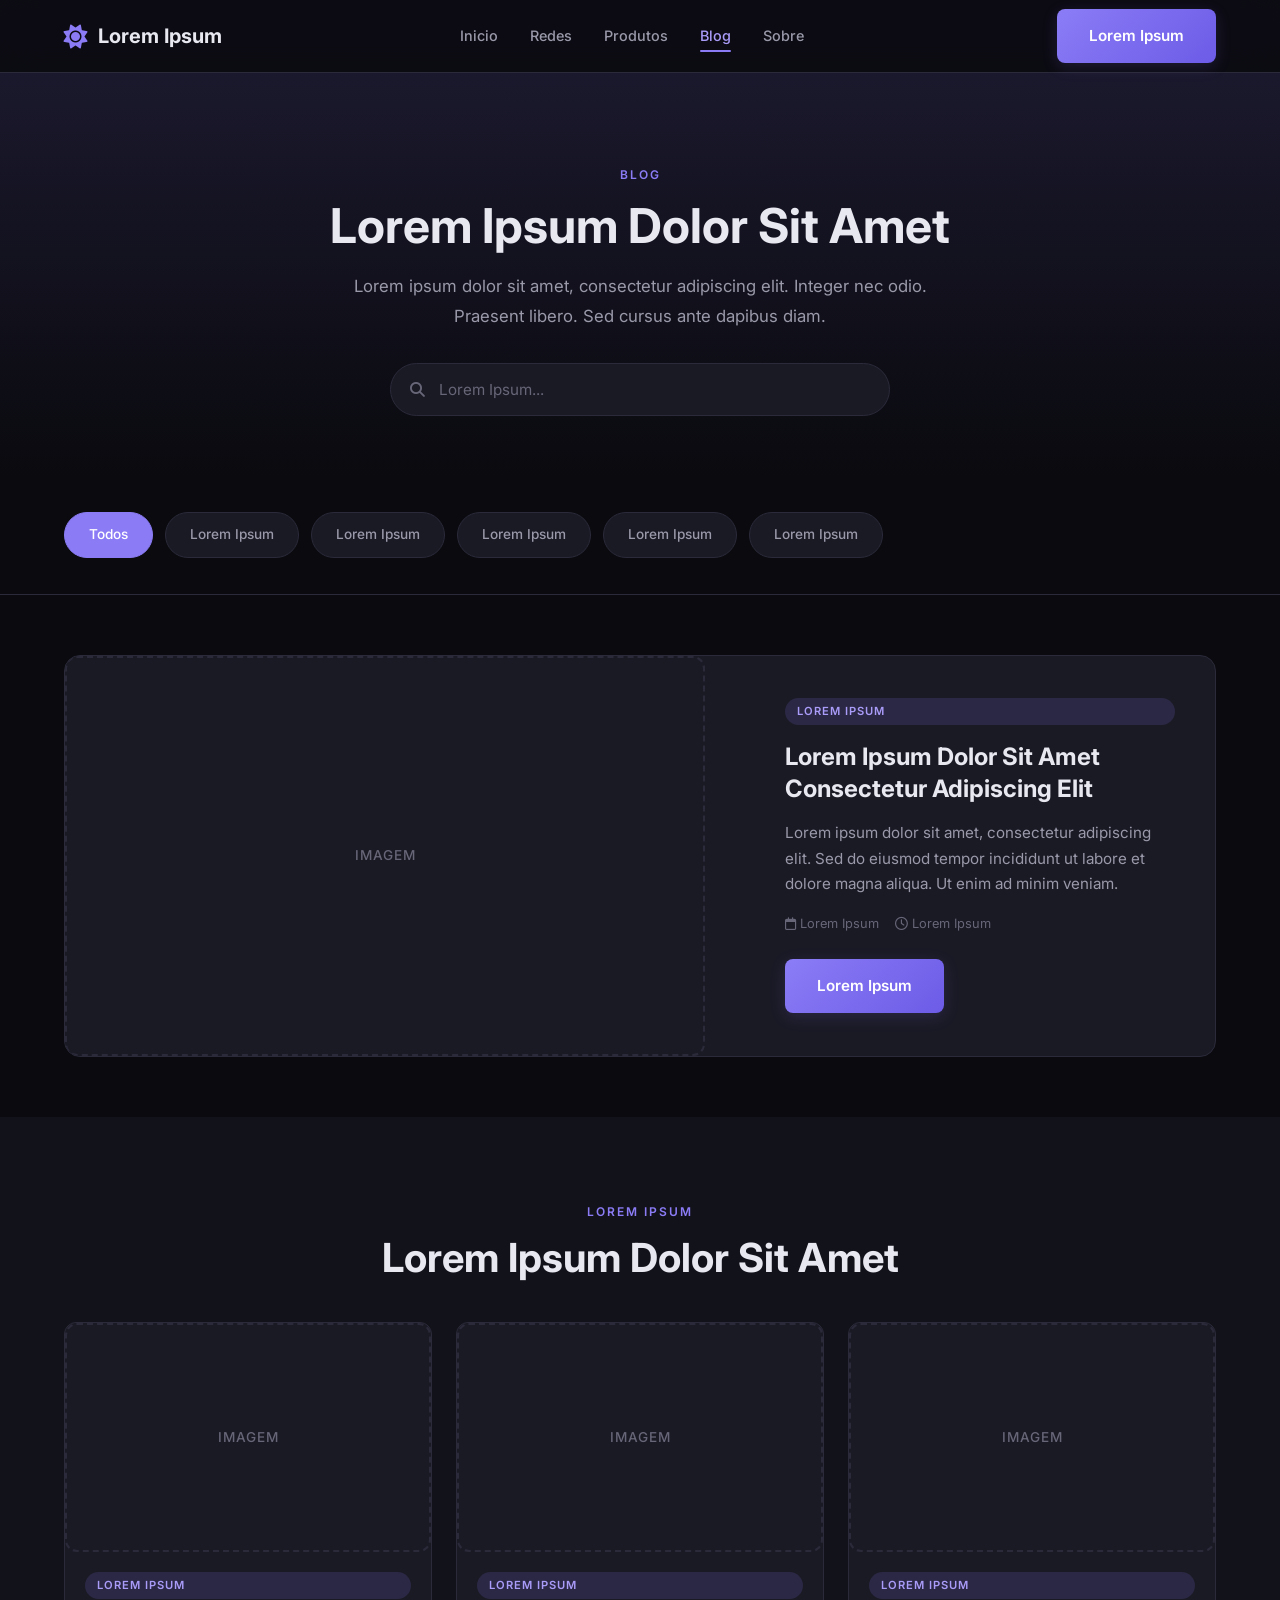
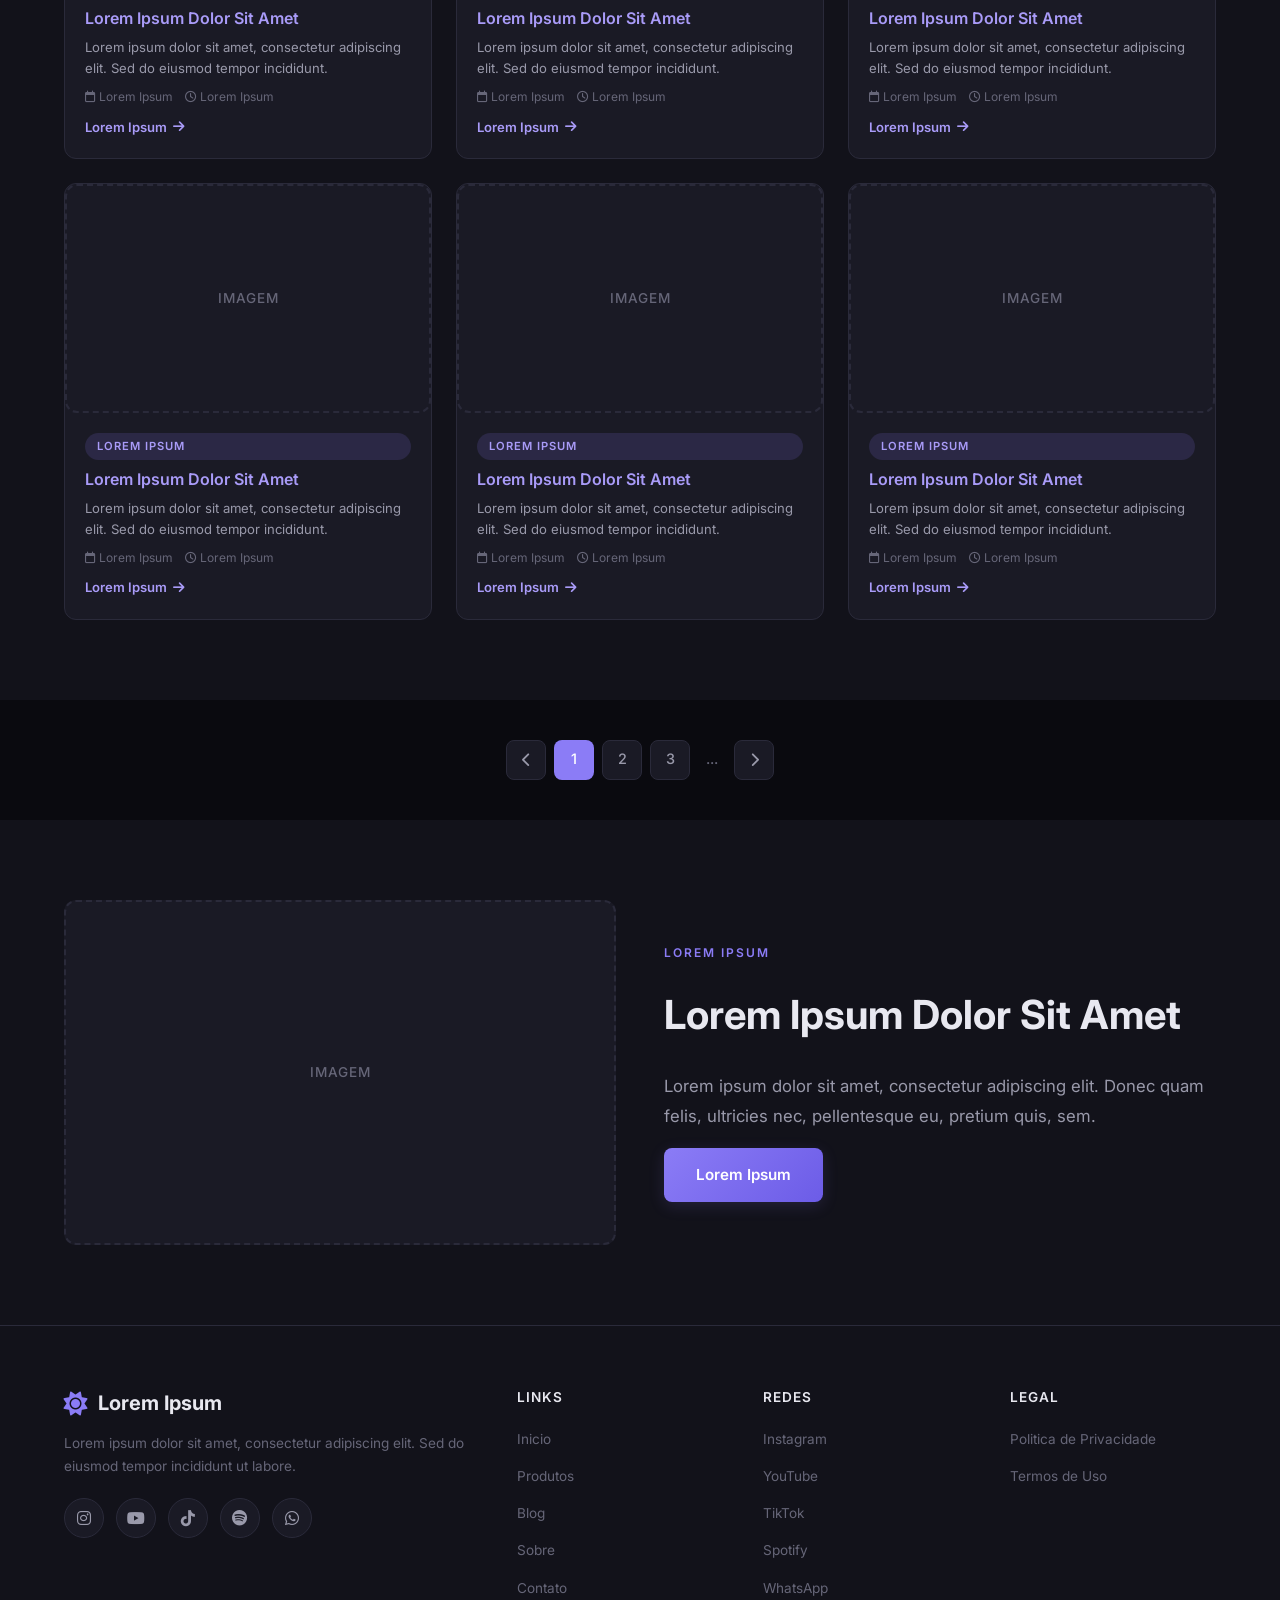
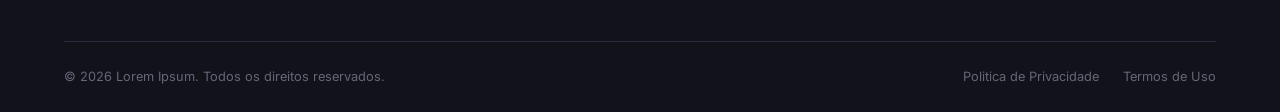
==== blog.html @ 36291735 "feat: wireframe 3 paginas - home, blog listing, single post" ====
<!DOCTYPE html>
<html lang="pt-BR">
<head>
  <meta charset="UTF-8">
  <meta name="viewport" content="width=device-width, initial-scale=1.0">
  <title>Blog | Lorem Ipsum</title>
  <link rel="stylesheet" href="style.css">
  <link rel="stylesheet" href="https://cdnjs.cloudflare.com/ajax/libs/font-awesome/6.5.0/css/all.min.css">
</head>
<body>

  <header class="header">
    <div class="container">
      <a href="index.html" class="header__logo">
        <i class="fa-solid fa-sun"></i>
        Lorem Ipsum
      </a>
      <nav class="header__nav">
        <a href="index.html">Inicio</a>
        <a href="index.html#social">Redes</a>
        <a href="index.html#products">Produtos</a>
        <a href="blog.html" class="active">Blog</a>
        <a href="index.html#purpose">Sobre</a>
      </nav>
      <a href="index.html#products" class="btn btn-primary header__cta">Lorem Ipsum</a>
      <button class="hamburger" onclick="document.querySelector('.mobile-nav').classList.toggle('open')" aria-label="Menu">
        <span></span>
        <span></span>
        <span></span>
      </button>
    </div>
  </header>

  <nav class="mobile-nav">
    <a href="index.html">Inicio</a>
    <a href="index.html#social">Redes</a>
    <a href="index.html#products">Produtos</a>
    <a href="blog.html" class="active">Blog</a>
    <a href="index.html#purpose">Sobre</a>
    <a href="index.html#products" class="btn btn-primary">Lorem Ipsum</a>
  </nav>

  <section class="blog-hero">
    <div class="container">
      <span class="section-label">Blog</span>
      <h1 class="section-title">Lorem Ipsum Dolor Sit Amet</h1>
      <p class="section-text">Lorem ipsum dolor sit amet, consectetur adipiscing elit. Integer nec odio. Praesent libero. Sed cursus ante dapibus diam.</p>
      <div class="search-box">
        <i class="fa-solid fa-magnifying-glass"></i>
        <input type="text" placeholder="Lorem Ipsum...">
      </div>
    </div>
  </section>

  <section class="categories-section">
    <div class="container">
      <div class="categories-list">
        <a href="#" class="category-chip active">Todos</a>
        <a href="#" class="category-chip">Lorem Ipsum</a>
        <a href="#" class="category-chip">Lorem Ipsum</a>
        <a href="#" class="category-chip">Lorem Ipsum</a>
        <a href="#" class="category-chip">Lorem Ipsum</a>
        <a href="#" class="category-chip">Lorem Ipsum</a>
      </div>
    </div>
  </section>

  <section class="featured-post-section">
    <div class="container">
      <div class="featured-post">
        <div class="featured-post__image image-placeholder" style="min-height: 400px;">IMAGEM</div>
        <div class="featured-post__content">
          <span class="tag">Lorem Ipsum</span>
          <h2 class="featured-post__title">Lorem Ipsum Dolor Sit Amet Consectetur Adipiscing Elit</h2>
          <p class="featured-post__excerpt">Lorem ipsum dolor sit amet, consectetur adipiscing elit. Sed do eiusmod tempor incididunt ut labore et dolore magna aliqua. Ut enim ad minim veniam.</p>
          <div class="featured-post__meta">
            <span><i class="fa-regular fa-calendar"></i> Lorem Ipsum</span>
            <span><i class="fa-regular fa-clock"></i> Lorem Ipsum</span>
          </div>
          <a href="post.html" class="btn btn-primary" style="align-self: flex-start; margin-top: 8px;">Lorem Ipsum</a>
        </div>
      </div>
    </div>
  </section>

  <section class="posts-grid-section">
    <div class="container">
      <div style="text-align: center; margin-bottom: 20px;">
        <span class="section-label">Lorem Ipsum</span>
        <h2 class="section-title">Lorem Ipsum Dolor Sit Amet</h2>
      </div>
      <div class="posts-grid">
        <a href="post.html" class="card post-card">
          <div class="post-card__image image-placeholder">IMAGEM</div>
          <div class="post-card__body">
            <span class="tag">Lorem Ipsum</span>
            <h3 class="post-card__title">Lorem Ipsum Dolor Sit Amet</h3>
            <p class="post-card__excerpt">Lorem ipsum dolor sit amet, consectetur adipiscing elit. Sed do eiusmod tempor incididunt.</p>
            <div class="post-card__meta">
              <span><i class="fa-regular fa-calendar"></i> Lorem Ipsum</span>
              <span><i class="fa-regular fa-clock"></i> Lorem Ipsum</span>
            </div>
            <span class="post-card__link">Lorem Ipsum <i class="fa-solid fa-arrow-right"></i></span>
          </div>
        </a>
        <a href="post.html" class="card post-card">
          <div class="post-card__image image-placeholder">IMAGEM</div>
          <div class="post-card__body">
            <span class="tag">Lorem Ipsum</span>
            <h3 class="post-card__title">Lorem Ipsum Dolor Sit Amet</h3>
            <p class="post-card__excerpt">Lorem ipsum dolor sit amet, consectetur adipiscing elit. Sed do eiusmod tempor incididunt.</p>
            <div class="post-card__meta">
              <span><i class="fa-regular fa-calendar"></i> Lorem Ipsum</span>
              <span><i class="fa-regular fa-clock"></i> Lorem Ipsum</span>
            </div>
            <span class="post-card__link">Lorem Ipsum <i class="fa-solid fa-arrow-right"></i></span>
          </div>
        </a>
        <a href="post.html" class="card post-card">
          <div class="post-card__image image-placeholder">IMAGEM</div>
          <div class="post-card__body">
            <span class="tag">Lorem Ipsum</span>
            <h3 class="post-card__title">Lorem Ipsum Dolor Sit Amet</h3>
            <p class="post-card__excerpt">Lorem ipsum dolor sit amet, consectetur adipiscing elit. Sed do eiusmod tempor incididunt.</p>
            <div class="post-card__meta">
              <span><i class="fa-regular fa-calendar"></i> Lorem Ipsum</span>
              <span><i class="fa-regular fa-clock"></i> Lorem Ipsum</span>
            </div>
            <span class="post-card__link">Lorem Ipsum <i class="fa-solid fa-arrow-right"></i></span>
          </div>
        </a>
        <a href="post.html" class="card post-card">
          <div class="post-card__image image-placeholder">IMAGEM</div>
          <div class="post-card__body">
            <span class="tag">Lorem Ipsum</span>
            <h3 class="post-card__title">Lorem Ipsum Dolor Sit Amet</h3>
            <p class="post-card__excerpt">Lorem ipsum dolor sit amet, consectetur adipiscing elit. Sed do eiusmod tempor incididunt.</p>
            <div class="post-card__meta">
              <span><i class="fa-regular fa-calendar"></i> Lorem Ipsum</span>
              <span><i class="fa-regular fa-clock"></i> Lorem Ipsum</span>
            </div>
            <span class="post-card__link">Lorem Ipsum <i class="fa-solid fa-arrow-right"></i></span>
          </div>
        </a>
        <a href="post.html" class="card post-card">
          <div class="post-card__image image-placeholder">IMAGEM</div>
          <div class="post-card__body">
            <span class="tag">Lorem Ipsum</span>
            <h3 class="post-card__title">Lorem Ipsum Dolor Sit Amet</h3>
            <p class="post-card__excerpt">Lorem ipsum dolor sit amet, consectetur adipiscing elit. Sed do eiusmod tempor incididunt.</p>
            <div class="post-card__meta">
              <span><i class="fa-regular fa-calendar"></i> Lorem Ipsum</span>
              <span><i class="fa-regular fa-clock"></i> Lorem Ipsum</span>
            </div>
            <span class="post-card__link">Lorem Ipsum <i class="fa-solid fa-arrow-right"></i></span>
          </div>
        </a>
        <a href="post.html" class="card post-card">
          <div class="post-card__image image-placeholder">IMAGEM</div>
          <div class="post-card__body">
            <span class="tag">Lorem Ipsum</span>
            <h3 class="post-card__title">Lorem Ipsum Dolor Sit Amet</h3>
            <p class="post-card__excerpt">Lorem ipsum dolor sit amet, consectetur adipiscing elit. Sed do eiusmod tempor incididunt.</p>
            <div class="post-card__meta">
              <span><i class="fa-regular fa-calendar"></i> Lorem Ipsum</span>
              <span><i class="fa-regular fa-clock"></i> Lorem Ipsum</span>
            </div>
            <span class="post-card__link">Lorem Ipsum <i class="fa-solid fa-arrow-right"></i></span>
          </div>
        </a>
      </div>
    </div>
  </section>

  <section class="pagination-section">
    <div class="container">
      <div class="pagination">
        <a href="#"><i class="fa-solid fa-chevron-left"></i></a>
        <span class="active">1</span>
        <a href="#">2</a>
        <a href="#">3</a>
        <span class="dots">...</span>
        <a href="#"><i class="fa-solid fa-chevron-right"></i></a>
      </div>
    </div>
  </section>

  <section class="blog-cta-section">
    <div class="container">
      <div class="blog-cta">
        <div class="blog-cta__product image-placeholder" style="min-height: 320px;">IMAGEM</div>
        <div class="blog-cta__content">
          <span class="section-label">Lorem Ipsum</span>
          <h2 class="section-title">Lorem Ipsum Dolor Sit Amet</h2>
          <p class="section-text">Lorem ipsum dolor sit amet, consectetur adipiscing elit. Donec quam felis, ultricies nec, pellentesque eu, pretium quis, sem.</p>
          <a href="index.html#products" class="btn btn-primary">Lorem Ipsum</a>
        </div>
      </div>
    </div>
  </section>

  <footer class="footer">
    <div class="container">
      <div class="footer__grid">
        <div class="footer__brand">
          <div class="footer__logo">
            <i class="fa-solid fa-sun"></i>
            Lorem Ipsum
          </div>
          <p class="footer__desc">Lorem ipsum dolor sit amet, consectetur adipiscing elit. Sed do eiusmod tempor incididunt ut labore.</p>
          <div class="footer__social">
            <a href="#"><i class="fa-brands fa-instagram"></i></a>
            <a href="#"><i class="fa-brands fa-youtube"></i></a>
            <a href="#"><i class="fa-brands fa-tiktok"></i></a>
            <a href="#"><i class="fa-brands fa-spotify"></i></a>
            <a href="#"><i class="fa-brands fa-whatsapp"></i></a>
          </div>
        </div>
        <div>
          <h4 class="footer__heading">Links</h4>
          <ul class="footer__links">
            <li><a href="index.html">Inicio</a></li>
            <li><a href="index.html#products">Produtos</a></li>
            <li><a href="blog.html">Blog</a></li>
            <li><a href="index.html#purpose">Sobre</a></li>
            <li><a href="#">Contato</a></li>
          </ul>
        </div>
        <div>
          <h4 class="footer__heading">Redes</h4>
          <ul class="footer__links">
            <li><a href="#">Instagram</a></li>
            <li><a href="#">YouTube</a></li>
            <li><a href="#">TikTok</a></li>
            <li><a href="#">Spotify</a></li>
            <li><a href="#">WhatsApp</a></li>
          </ul>
        </div>
        <div>
          <h4 class="footer__heading">Legal</h4>
          <ul class="footer__links">
            <li><a href="#">Politica de Privacidade</a></li>
            <li><a href="#">Termos de Uso</a></li>
          </ul>
        </div>
      </div>
      <div class="footer__bottom">
        <span>&copy; 2026 Lorem Ipsum. Todos os direitos reservados.</span>
        <div class="footer__legal">
          <a href="#">Politica de Privacidade</a>
          <a href="#">Termos de Uso</a>
        </div>
      </div>
    </div>
  </footer>

  <script>
    document.querySelector('.hamburger').addEventListener('click', function() {
      this.classList.toggle('active');
    });

    document.querySelectorAll('.mobile-nav a').forEach(function(link) {
      link.addEventListener('click', function() {
        document.querySelector('.mobile-nav').classList.remove('open');
        document.querySelector('.hamburger').classList.remove('active');
      });
    });

    document.querySelectorAll('.category-chip').forEach(function(chip) {
      chip.addEventListener('click', function(e) {
        e.preventDefault();
        document.querySelectorAll('.category-chip').forEach(function(c) { c.classList.remove('active'); });
        this.classList.add('active');
      });
    });
  </script>

</body>
</html>
---- style.css ----
@import url('https://fonts.googleapis.com/css2?family=Inter:wght@300;400;500;600;700&display=swap');

*,
*::before,
*::after {
  margin: 0;
  padding: 0;
  box-sizing: border-box;
}

:root {
  --bg-primary: #0a0a0f;
  --bg-secondary: #12121a;
  --bg-card: #1a1a25;
  --bg-card-hover: #22222f;
  --bg-accent: #252535;
  --border: #2a2a3a;
  --text-primary: #e8e8f0;
  --text-secondary: #9999aa;
  --text-muted: #666678;
  --accent: #8b7cf6;
  --accent-light: #a99bf8;
  --accent-dark: #6c5ce7;
  --accent-glow: rgba(139, 124, 246, 0.15);
  --radius: 12px;
  --radius-sm: 8px;
  --radius-lg: 16px;
  --shadow: 0 4px 24px rgba(0, 0, 0, 0.3);
  --transition: 0.3s ease;
  --max-width: 1200px;
  --content-width: 780px;
}

html {
  scroll-behavior: smooth;
}

body {
  font-family: 'Inter', -apple-system, sans-serif;
  background-color: var(--bg-primary);
  color: var(--text-primary);
  line-height: 1.7;
  font-size: 16px;
  -webkit-font-smoothing: antialiased;
}

a {
  color: var(--accent-light);
  text-decoration: none;
  transition: color var(--transition);
}

a:hover {
  color: var(--accent);
}

img {
  max-width: 100%;
  display: block;
}

.container {
  max-width: var(--max-width);
  margin: 0 auto;
  padding: 0 24px;
}

.content-width {
  max-width: var(--content-width);
  margin: 0 auto;
}

.btn {
  display: inline-flex;
  align-items: center;
  justify-content: center;
  gap: 8px;
  padding: 14px 32px;
  border-radius: var(--radius-sm);
  font-family: inherit;
  font-size: 0.95rem;
  font-weight: 600;
  cursor: pointer;
  transition: all var(--transition);
  border: none;
  text-decoration: none;
}

.btn-primary {
  background: linear-gradient(135deg, var(--accent), var(--accent-dark));
  color: #fff;
  box-shadow: 0 4px 16px var(--accent-glow);
}

.btn-primary:hover {
  transform: translateY(-2px);
  box-shadow: 0 6px 24px rgba(139, 124, 246, 0.3);
  color: #fff;
}

.btn-secondary {
  background: transparent;
  color: var(--text-primary);
  border: 1px solid var(--border);
}

.btn-secondary:hover {
  border-color: var(--accent);
  color: var(--accent-light);
}

.section-label {
  display: inline-block;
  font-size: 0.75rem;
  font-weight: 600;
  text-transform: uppercase;
  letter-spacing: 2px;
  color: var(--accent);
  margin-bottom: 12px;
}

.section-title {
  font-size: clamp(1.75rem, 4vw, 2.5rem);
  font-weight: 700;
  line-height: 1.2;
  margin-bottom: 16px;
  color: var(--text-primary);
}

.section-text {
  font-size: 1.05rem;
  color: var(--text-secondary);
  max-width: 600px;
  line-height: 1.8;
}

.image-placeholder {
  background: var(--bg-card);
  border: 2px dashed var(--border);
  border-radius: var(--radius);
  display: flex;
  align-items: center;
  justify-content: center;
  color: var(--text-muted);
  font-size: 0.85rem;
  font-weight: 500;
  letter-spacing: 1px;
  text-transform: uppercase;
  min-height: 200px;
  aspect-ratio: 16 / 10;
  width: 100%;
}

.image-placeholder--square {
  aspect-ratio: 1;
}

.image-placeholder--wide {
  aspect-ratio: 21 / 9;
}

.image-placeholder--tall {
  aspect-ratio: 3 / 4;
}

.image-placeholder--icon {
  aspect-ratio: auto;
  min-height: 80px;
}

.card {
  background: var(--bg-card);
  border: 1px solid var(--border);
  border-radius: var(--radius);
  overflow: hidden;
  transition: all var(--transition);
}

.card:hover {
  border-color: var(--accent);
  background: var(--bg-card-hover);
  transform: translateY(-4px);
  box-shadow: var(--shadow);
}

.card-body {
  padding: 24px;
}

.tag {
  display: inline-block;
  padding: 4px 12px;
  font-size: 0.7rem;
  font-weight: 600;
  text-transform: uppercase;
  letter-spacing: 1px;
  border-radius: 20px;
  background: var(--accent-glow);
  color: var(--accent-light);
}

section {
  padding: 80px 0;
}

/* ==================== HEADER ==================== */
.header {
  position: fixed;
  top: 0;
  left: 0;
  right: 0;
  z-index: 1000;
  background: rgba(10, 10, 15, 0.85);
  backdrop-filter: blur(20px);
  border-bottom: 1px solid var(--border);
  transition: all var(--transition);
}

.header .container {
  display: flex;
  align-items: center;
  justify-content: space-between;
  height: 72px;
}

.header__logo {
  display: flex;
  align-items: center;
  gap: 10px;
  font-size: 1.25rem;
  font-weight: 700;
  color: var(--text-primary);
}

.header__logo i {
  font-size: 1.5rem;
  color: var(--accent);
}

.header__nav {
  display: flex;
  align-items: center;
  gap: 32px;
}

.header__nav a {
  font-size: 0.9rem;
  font-weight: 500;
  color: var(--text-secondary);
  transition: color var(--transition);
  position: relative;
}

.header__nav a:hover,
.header__nav a.active {
  color: var(--accent-light);
}

.header__nav a.active::after {
  content: '';
  position: absolute;
  bottom: -4px;
  left: 0;
  right: 0;
  height: 2px;
  background: var(--accent);
  border-radius: 2px;
}

.header__cta {
  margin-left: 16px;
}

.hamburger {
  display: none;
  flex-direction: column;
  gap: 5px;
  cursor: pointer;
  background: none;
  border: none;
  padding: 8px;
}

.hamburger span {
  display: block;
  width: 24px;
  height: 2px;
  background: var(--text-primary);
  border-radius: 2px;
  transition: all var(--transition);
}

.mobile-nav {
  display: none;
  position: fixed;
  top: 72px;
  left: 0;
  right: 0;
  bottom: 0;
  background: var(--bg-primary);
  z-index: 999;
  flex-direction: column;
  align-items: center;
  justify-content: center;
  gap: 24px;
}

.mobile-nav.open {
  display: flex;
}

.mobile-nav a {
  font-size: 1.25rem;
  font-weight: 500;
  color: var(--text-secondary);
}

.mobile-nav a:hover,
.mobile-nav a.active {
  color: var(--accent-light);
}

/* ==================== HERO ==================== */
.hero {
  min-height: 100vh;
  display: flex;
  align-items: center;
  padding-top: 72px;
}

.hero .container {
  display: grid;
  grid-template-columns: 1fr 1fr;
  gap: 60px;
  align-items: center;
}

.hero__content {
  display: flex;
  flex-direction: column;
  gap: 24px;
}

.hero__title {
  font-size: clamp(2.25rem, 5vw, 3.5rem);
  font-weight: 700;
  line-height: 1.15;
}

.hero__title span {
  background: linear-gradient(135deg, var(--accent-light), var(--accent-dark));
  -webkit-background-clip: text;
  -webkit-text-fill-color: transparent;
  background-clip: text;
}

.hero__subtitle {
  font-size: 1.15rem;
  color: var(--text-secondary);
  line-height: 1.8;
}

.hero__buttons {
  display: flex;
  gap: 16px;
  flex-wrap: wrap;
}

.hero__badge {
  display: flex;
  align-items: center;
  gap: 8px;
  font-size: 0.85rem;
  color: var(--text-muted);
}

.hero__badge i {
  color: var(--accent);
}

.hero__image {
  display: flex;
  justify-content: center;
}

/* ==================== SOCIAL SECTION ==================== */
.social-section {
  background: var(--bg-secondary);
}

.social-grid {
  display: grid;
  grid-template-columns: repeat(auto-fit, minmax(200px, 1fr));
  gap: 20px;
  margin-top: 48px;
}

.social-card {
  background: var(--bg-card);
  border: 1px solid var(--border);
  border-radius: var(--radius);
  padding: 28px 24px;
  display: flex;
  flex-direction: column;
  align-items: center;
  gap: 12px;
  text-align: center;
  transition: all var(--transition);
  cursor: pointer;
}

.social-card:hover {
  border-color: var(--accent);
  transform: translateY(-4px);
  box-shadow: 0 8px 32px var(--accent-glow);
}

.social-card__icon {
  width: 52px;
  height: 52px;
  border-radius: 50%;
  display: flex;
  align-items: center;
  justify-content: center;
  font-size: 1.4rem;
  background: var(--accent-glow);
  color: var(--accent-light);
  transition: all var(--transition);
}

.social-card:hover .social-card__icon {
  background: var(--accent);
  color: #fff;
}

.social-card__name {
  font-size: 0.95rem;
  font-weight: 600;
  color: var(--text-primary);
}

.social-card__desc {
  font-size: 0.8rem;
  color: var(--text-muted);
  line-height: 1.5;
}

.social-card__link {
  font-size: 0.8rem;
  font-weight: 600;
  color: var(--accent-light);
  margin-top: 4px;
}

/* ==================== PRODUCTS ==================== */
.products-section .section-header {
  text-align: center;
  margin-bottom: 48px;
}

.products-section .section-text {
  margin: 0 auto;
}

.products-carousel {
  position: relative;
  margin-top: 24px;
}

.products-carousel__track {
  display: flex;
  gap: 24px;
  overflow-x: auto;
  scroll-snap-type: x mandatory;
  -webkit-overflow-scrolling: touch;
  padding: 8px 4px 24px;
  scrollbar-width: none;
}

.products-carousel__track::-webkit-scrollbar {
  display: none;
}

.product-card {
  flex: 0 0 calc(33.333% - 16px);
  scroll-snap-align: start;
  min-width: 280px;
}

.product-card__image {
  position: relative;
}

.product-card__image .tag {
  position: absolute;
  top: 12px;
  left: 12px;
}

.product-card__body {
  padding: 24px;
  display: flex;
  flex-direction: column;
  gap: 8px;
}

.product-card__name {
  font-size: 1.1rem;
  font-weight: 600;
}

.product-card__desc {
  font-size: 0.85rem;
  color: var(--text-secondary);
  line-height: 1.6;
}

.product-card__price {
  font-size: 1.15rem;
  font-weight: 700;
  color: var(--accent-light);
  margin-top: 4px;
}

.product-card__btn {
  margin-top: 8px;
  width: 100%;
}

.carousel-controls {
  display: flex;
  justify-content: center;
  gap: 12px;
  margin-top: 24px;
}

.carousel-controls button {
  width: 44px;
  height: 44px;
  border-radius: 50%;
  border: 1px solid var(--border);
  background: var(--bg-card);
  color: var(--text-primary);
  cursor: pointer;
  transition: all var(--transition);
  display: flex;
  align-items: center;
  justify-content: center;
  font-size: 1rem;
}

.carousel-controls button:hover {
  border-color: var(--accent);
  background: var(--accent-glow);
  color: var(--accent-light);
}

.carousel-dots {
  display: flex;
  justify-content: center;
  gap: 8px;
  margin-top: 16px;
}

.carousel-dots span {
  width: 8px;
  height: 8px;
  border-radius: 50%;
  background: var(--border);
  cursor: pointer;
  transition: background var(--transition);
}

.carousel-dots span.active {
  background: var(--accent);
  width: 24px;
  border-radius: 4px;
}

/* ==================== PURPOSE ==================== */
.purpose-section .container {
  display: grid;
  grid-template-columns: 1fr 1fr;
  gap: 60px;
  align-items: center;
}

.purpose-section .section-text {
  margin-bottom: 32px;
}

.purpose-section .image-placeholder {
  min-height: 400px;
}

.purpose-pillars {
  display: grid;
  grid-template-columns: repeat(3, 1fr);
  gap: 20px;
  margin-top: 40px;
}

.purpose-pillar {
  background: var(--bg-card);
  border: 1px solid var(--border);
  border-radius: var(--radius);
  padding: 24px;
  text-align: center;
  transition: all var(--transition);
}

.purpose-pillar:hover {
  border-color: var(--accent);
}

.purpose-pillar__icon {
  width: 48px;
  height: 48px;
  border-radius: 50%;
  background: var(--accent-glow);
  color: var(--accent-light);
  display: flex;
  align-items: center;
  justify-content: center;
  font-size: 1.2rem;
  margin: 0 auto 12px;
}

.purpose-pillar__title {
  font-size: 0.95rem;
  font-weight: 600;
  margin-bottom: 4px;
}

.purpose-pillar__text {
  font-size: 0.8rem;
  color: var(--text-muted);
}

.purpose-quote {
  margin-top: 32px;
  padding: 24px;
  border-left: 3px solid var(--accent);
  background: var(--accent-glow);
  border-radius: 0 var(--radius-sm) var(--radius-sm) 0;
  font-style: italic;
  color: var(--text-secondary);
  font-size: 1.05rem;
}

/* ==================== BLOG HIGHLIGHTS ==================== */
.blog-highlights-section {
  background: var(--bg-secondary);
}

.blog-highlights-section .section-header {
  text-align: center;
  margin-bottom: 48px;
}

.blog-highlights-section .section-text {
  margin: 0 auto;
}

.blog-grid {
  display: grid;
  grid-template-columns: repeat(3, 1fr);
  gap: 24px;
}

.blog-card__image {
  aspect-ratio: 16 / 10;
}

.blog-card__body {
  padding: 20px;
  display: flex;
  flex-direction: column;
  gap: 8px;
}

.blog-card__category {
  font-size: 0.7rem;
}

.blog-card__title {
  font-size: 1.05rem;
  font-weight: 600;
  line-height: 1.4;
}

.blog-card__excerpt {
  font-size: 0.85rem;
  color: var(--text-secondary);
  line-height: 1.6;
}

.blog-card__link {
  font-size: 0.85rem;
  font-weight: 600;
  color: var(--accent-light);
  display: flex;
  align-items: center;
  gap: 6px;
  margin-top: auto;
}

.blog-card__link i {
  font-size: 0.75rem;
  transition: transform var(--transition);
}

.blog-card:hover .blog-card__link i {
  transform: translateX(4px);
}

.blog-highlights-section .btn {
  display: block;
  margin: 40px auto 0;
  text-align: center;
}

/* ==================== CTA SECTION ==================== */
.cta-section {
  background: linear-gradient(135deg, var(--bg-secondary), var(--accent-glow));
  text-align: center;
  position: relative;
  overflow: hidden;
}

.cta-section::before {
  content: '';
  position: absolute;
  top: -50%;
  left: -50%;
  width: 200%;
  height: 200%;
  background: radial-gradient(circle, var(--accent-glow) 0%, transparent 70%);
  opacity: 0.3;
  pointer-events: none;
}

.cta-section .section-title,
.cta-section .section-text {
  position: relative;
  z-index: 1;
}

.cta-section .section-text {
  margin: 0 auto 32px;
}

.cta-section .btn {
  position: relative;
  z-index: 1;
}

.cta-section .cta-buttons {
  display: flex;
  gap: 16px;
  justify-content: center;
  flex-wrap: wrap;
  position: relative;
  z-index: 1;
}

/* ==================== FOOTER ==================== */
.footer {
  background: var(--bg-secondary);
  border-top: 1px solid var(--border);
  padding: 60px 0 24px;
}

.footer__grid {
  display: grid;
  grid-template-columns: 2fr 1fr 1fr 1fr;
  gap: 40px;
  margin-bottom: 40px;
}

.footer__brand {
  display: flex;
  flex-direction: column;
  gap: 12px;
}

.footer__logo {
  display: flex;
  align-items: center;
  gap: 10px;
  font-size: 1.25rem;
  font-weight: 700;
  color: var(--text-primary);
}

.footer__logo i {
  font-size: 1.5rem;
  color: var(--accent);
}

.footer__desc {
  font-size: 0.85rem;
  color: var(--text-muted);
  line-height: 1.7;
}

.footer__social {
  display: flex;
  gap: 12px;
  margin-top: 8px;
}

.footer__social a {
  width: 40px;
  height: 40px;
  border-radius: 50%;
  background: var(--bg-card);
  border: 1px solid var(--border);
  display: flex;
  align-items: center;
  justify-content: center;
  color: var(--text-secondary);
  transition: all var(--transition);
}

.footer__social a:hover {
  border-color: var(--accent);
  color: var(--accent-light);
}

.footer__heading {
  font-size: 0.85rem;
  font-weight: 600;
  text-transform: uppercase;
  letter-spacing: 1px;
  color: var(--text-primary);
  margin-bottom: 16px;
}

.footer__links {
  list-style: none;
  display: flex;
  flex-direction: column;
  gap: 10px;
}

.footer__links a {
  font-size: 0.85rem;
  color: var(--text-muted);
  transition: color var(--transition);
}

.footer__links a:hover {
  color: var(--accent-light);
}

.footer__bottom {
  border-top: 1px solid var(--border);
  padding-top: 24px;
  display: flex;
  justify-content: space-between;
  align-items: center;
  font-size: 0.8rem;
  color: var(--text-muted);
}

.footer__legal {
  display: flex;
  gap: 24px;
}

.footer__legal a {
  font-size: 0.8rem;
  color: var(--text-muted);
}

.footer__legal a:hover {
  color: var(--accent-light);
}

/* ==================== BLOG LISTING ==================== */
.blog-hero {
  padding-top: 160px;
  padding-bottom: 60px;
  text-align: center;
  background: linear-gradient(180deg, var(--accent-glow) 0%, var(--bg-primary) 100%);
}

.blog-hero .section-title {
  font-size: clamp(2rem, 4vw, 3rem);
}

.blog-hero .section-text {
  margin: 16px auto 32px;
  text-align: center;
}

.search-box {
  max-width: 500px;
  margin: 0 auto;
  position: relative;
}

.search-box input {
  width: 100%;
  padding: 16px 24px 16px 48px;
  border-radius: 50px;
  border: 1px solid var(--border);
  background: var(--bg-card);
  color: var(--text-primary);
  font-family: inherit;
  font-size: 0.95rem;
  outline: none;
  transition: border-color var(--transition);
}

.search-box input::placeholder {
  color: var(--text-muted);
}

.search-box input:focus {
  border-color: var(--accent);
}

.search-box i {
  position: absolute;
  left: 20px;
  top: 50%;
  transform: translateY(-50%);
  color: var(--text-muted);
  font-size: 0.95rem;
}

/* ==================== CATEGORIES ==================== */
.categories-section {
  padding: 32px 0;
  border-bottom: 1px solid var(--border);
}

.categories-list {
  display: flex;
  gap: 12px;
  overflow-x: auto;
  scrollbar-width: none;
  padding: 4px 0;
}

.categories-list::-webkit-scrollbar {
  display: none;
}

.category-chip {
  flex-shrink: 0;
  padding: 10px 24px;
  border-radius: 50px;
  border: 1px solid var(--border);
  background: var(--bg-card);
  color: var(--text-secondary);
  font-size: 0.85rem;
  font-weight: 500;
  cursor: pointer;
  transition: all var(--transition);
  text-decoration: none;
}

.category-chip:hover,
.category-chip.active {
  background: var(--accent);
  border-color: var(--accent);
  color: #fff;
}

/* ==================== FEATURED POST ==================== */
.featured-post-section {
  padding: 60px 0;
}

.featured-post {
  display: grid;
  grid-template-columns: 1fr 1fr;
  gap: 40px;
  align-items: center;
  background: var(--bg-card);
  border: 1px solid var(--border);
  border-radius: var(--radius-lg);
  overflow: hidden;
  transition: all var(--transition);
}

.featured-post:hover {
  border-color: var(--accent);
}

.featured-post__image {
  min-height: 400px;
}

.featured-post__content {
  padding: 40px;
  display: flex;
  flex-direction: column;
  gap: 16px;
}

.featured-post__meta {
  display: flex;
  align-items: center;
  gap: 16px;
  font-size: 0.8rem;
  color: var(--text-muted);
}

.featured-post__title {
  font-size: 1.5rem;
  font-weight: 700;
  line-height: 1.3;
}

.featured-post__excerpt {
  color: var(--text-secondary);
  font-size: 0.95rem;
  line-height: 1.7;
}

/* ==================== POSTS GRID ==================== */
.posts-grid-section {
  background: var(--bg-secondary);
}

.posts-grid {
  display: grid;
  grid-template-columns: repeat(3, 1fr);
  gap: 24px;
  margin-top: 40px;
}

.post-card__image {
  aspect-ratio: 16 / 10;
}

.post-card__body {
  padding: 20px;
  display: flex;
  flex-direction: column;
  gap: 8px;
}

.post-card__meta {
  display: flex;
  align-items: center;
  gap: 12px;
  font-size: 0.75rem;
  color: var(--text-muted);
}

.post-card__title {
  font-size: 1rem;
  font-weight: 600;
  line-height: 1.4;
}

.post-card__excerpt {
  font-size: 0.82rem;
  color: var(--text-secondary);
  line-height: 1.6;
}

.post-card__link {
  font-size: 0.82rem;
  font-weight: 600;
  color: var(--accent-light);
  display: flex;
  align-items: center;
  gap: 6px;
  margin-top: auto;
}

/* ==================== PAGINATION ==================== */
.pagination-section {
  padding: 40px 0;
}

.pagination {
  display: flex;
  justify-content: center;
  gap: 8px;
}

.pagination a,
.pagination span {
  display: flex;
  align-items: center;
  justify-content: center;
  width: 40px;
  height: 40px;
  border-radius: var(--radius-sm);
  font-size: 0.9rem;
  font-weight: 500;
  transition: all var(--transition);
  text-decoration: none;
}

.pagination a {
  border: 1px solid var(--border);
  color: var(--text-secondary);
  background: var(--bg-card);
}

.pagination a:hover {
  border-color: var(--accent);
  color: var(--accent-light);
}

.pagination span.active {
  background: var(--accent);
  color: #fff;
}

.pagination .dots {
  color: var(--text-muted);
  width: auto;
  padding: 0 8px;
}

/* ==================== BLOG CTA ==================== */
.blog-cta-section {
  background: var(--bg-secondary);
}

.blog-cta {
  display: grid;
  grid-template-columns: 1fr 1fr;
  gap: 48px;
  align-items: center;
}

.blog-cta__product {
  min-height: 320px;
}

.blog-cta__content {
  display: flex;
  flex-direction: column;
  gap: 16px;
}

.blog-cta__content .btn {
  align-self: flex-start;
}

/* ==================== SINGLE POST ==================== */
.post-header-section {
  padding-top: 140px;
  padding-bottom: 40px;
  background: linear-gradient(180deg, var(--accent-glow) 0%, var(--bg-primary) 100%);
}

.breadcrumb {
  display: flex;
  align-items: center;
  gap: 8px;
  font-size: 0.85rem;
  color: var(--text-muted);
  margin-bottom: 24px;
}

.breadcrumb a {
  color: var(--text-muted);
}

.breadcrumb a:hover {
  color: var(--accent-light);
}

.breadcrumb span {
  color: var(--text-muted);
}

.post-header-section .tag {
  margin-bottom: 16px;
}

.post-header-section h1 {
  font-size: clamp(1.75rem, 4vw, 2.75rem);
  font-weight: 700;
  line-height: 1.2;
  margin-bottom: 16px;
}

.post-header__subtitle {
  font-size: 1.1rem;
  color: var(--text-secondary);
  line-height: 1.7;
  margin-bottom: 24px;
}

.post-meta {
  display: flex;
  align-items: center;
  gap: 24px;
  font-size: 0.85rem;
  color: var(--text-muted);
  flex-wrap: wrap;
}

.post-meta span {
  display: flex;
  align-items: center;
  gap: 6px;
}

.post-meta i {
  color: var(--accent);
}

/* ==================== POST CONTENT ==================== */
.post-content-section {
  padding-bottom: 40px;
}

.post-content {
  max-width: var(--content-width);
  margin: 0 auto;
}

.post-content h2 {
  font-size: 1.5rem;
  font-weight: 700;
  margin: 48px 0 16px;
  line-height: 1.3;
}

.post-content h2:first-child {
  margin-top: 0;
}

.post-content p {
  color: var(--text-secondary);
  line-height: 1.85;
  margin-bottom: 24px;
  font-size: 1.02rem;
}

.post-content blockquote {
  margin: 40px 0;
  padding: 28px 32px;
  border-left: 3px solid var(--accent);
  background: var(--accent-glow);
  border-radius: 0 var(--radius-sm) var(--radius-sm) 0;
  font-style: italic;
  color: var(--text-secondary);
  font-size: 1.1rem;
  line-height: 1.7;
}

.post-content ul {
  margin: 24px 0;
  padding-left: 24px;
  color: var(--text-secondary);
  line-height: 1.8;
}

.post-content ul li {
  margin-bottom: 8px;
}

.post-content .image-placeholder {
  margin: 40px 0;
  min-height: 300px;
  aspect-ratio: 16 / 9;
}

.post-content .image-caption {
  text-align: center;
  font-size: 0.8rem;
  color: var(--text-muted);
  margin-top: -32px;
  margin-bottom: 32px;
}

.post-content .highlight-box {
  margin: 40px 0;
  padding: 28px 32px;
  background: var(--bg-card);
  border: 1px solid var(--border);
  border-radius: var(--radius);
  font-size: 1.02rem;
  color: var(--text-secondary);
  line-height: 1.8;
}

.post-content .dual-image {
  display: grid;
  grid-template-columns: 1fr 1fr;
  gap: 16px;
  margin: 40px 0;
}

/* ==================== PRODUCT CTA ==================== */
.product-cta-section {
  background: var(--bg-secondary);
}

.product-cta {
  display: grid;
  grid-template-columns: 1fr 1.2fr;
  gap: 48px;
  align-items: start;
  background: var(--bg-card);
  border: 1px solid var(--border);
  border-radius: var(--radius-lg);
  padding: 40px;
}

.product-cta__image {
  min-height: 280px;
}

.product-cta__content {
  display: flex;
  flex-direction: column;
  gap: 12px;
}

.product-cta__benefits {
  list-style: none;
  display: flex;
  flex-direction: column;
  gap: 8px;
  margin: 8px 0;
}

.product-cta__benefits li {
  display: flex;
  align-items: center;
  gap: 8px;
  font-size: 0.9rem;
  color: var(--text-secondary);
}

.product-cta__benefits li i {
  color: var(--accent);
  font-size: 0.8rem;
}

.product-cta__buttons {
  display: flex;
  align-items: center;
  gap: 16px;
  margin-top: 8px;
}

.product-cta__link {
  font-size: 0.85rem;
  color: var(--text-muted);
}

/* ==================== RELATED POSTS ==================== */
.related-posts-section {
  background: var(--bg-secondary);
}

.related-posts-section .section-header {
  text-align: center;
  margin-bottom: 40px;
}

.related-grid {
  display: grid;
  grid-template-columns: repeat(3, 1fr);
  gap: 24px;
}

/* ==================== RESPONSIVE ==================== */
@media (max-width: 1024px) {
  .hero .container {
    grid-template-columns: 1fr;
    gap: 40px;
    text-align: center;
  }

  .hero__buttons {
    justify-content: center;
  }

  .hero__badge {
    justify-content: center;
  }

  .purpose-section .container {
    grid-template-columns: 1fr;
  }

  .purpose-pillars {
    grid-template-columns: repeat(3, 1fr);
  }

  .featured-post {
    grid-template-columns: 1fr;
  }

  .featured-post__image {
    min-height: 280px;
  }

  .product-cta {
    grid-template-columns: 1fr;
  }

  .blog-cta {
    grid-template-columns: 1fr;
  }

  .footer__grid {
    grid-template-columns: 1fr 1fr;
    gap: 32px;
  }
}

@media (max-width: 768px) {
  section {
    padding: 60px 0;
  }

  .header__nav,
  .header__cta {
    display: none;
  }

  .hamburger {
    display: flex;
  }

  .hero__image {
    display: none;
  }

  .hero {
    text-align: center;
  }

  .hero__buttons {
    justify-content: center;
  }

  .social-grid {
    grid-template-columns: repeat(2, 1fr);
  }

  .product-card {
    flex: 0 0 85%;
  }

  .purpose-pillars {
    grid-template-columns: 1fr;
  }

  .blog-grid,
  .posts-grid,
  .related-grid {
    grid-template-columns: 1fr;
  }

  .featured-post__content {
    padding: 24px;
  }

  .featured-post__title {
    font-size: 1.25rem;
  }

  .footer__grid {
    grid-template-columns: 1fr;
    gap: 32px;
  }

  .footer__bottom {
    flex-direction: column;
    gap: 16px;
    text-align: center;
  }

  .product-cta {
    padding: 24px;
  }

  .product-cta__buttons {
    flex-direction: column;
    align-items: stretch;
  }

  .post-content .dual-image {
    grid-template-columns: 1fr;
  }

  .post-meta {
    flex-direction: column;
    align-items: flex-start;
    gap: 8px;
  }

  .cta-section .cta-buttons {
    flex-direction: column;
    align-items: center;
  }
}

@media (max-width: 480px) {
  .social-grid {
    grid-template-columns: 1fr 1fr;
    gap: 12px;
  }

  .social-card {
    padding: 20px 16px;
  }

  .blog-hero {
    padding-top: 120px;
  }

  .container {
    padding: 0 16px;
  }

  .btn {
    padding: 12px 24px;
    font-size: 0.9rem;
  }
}
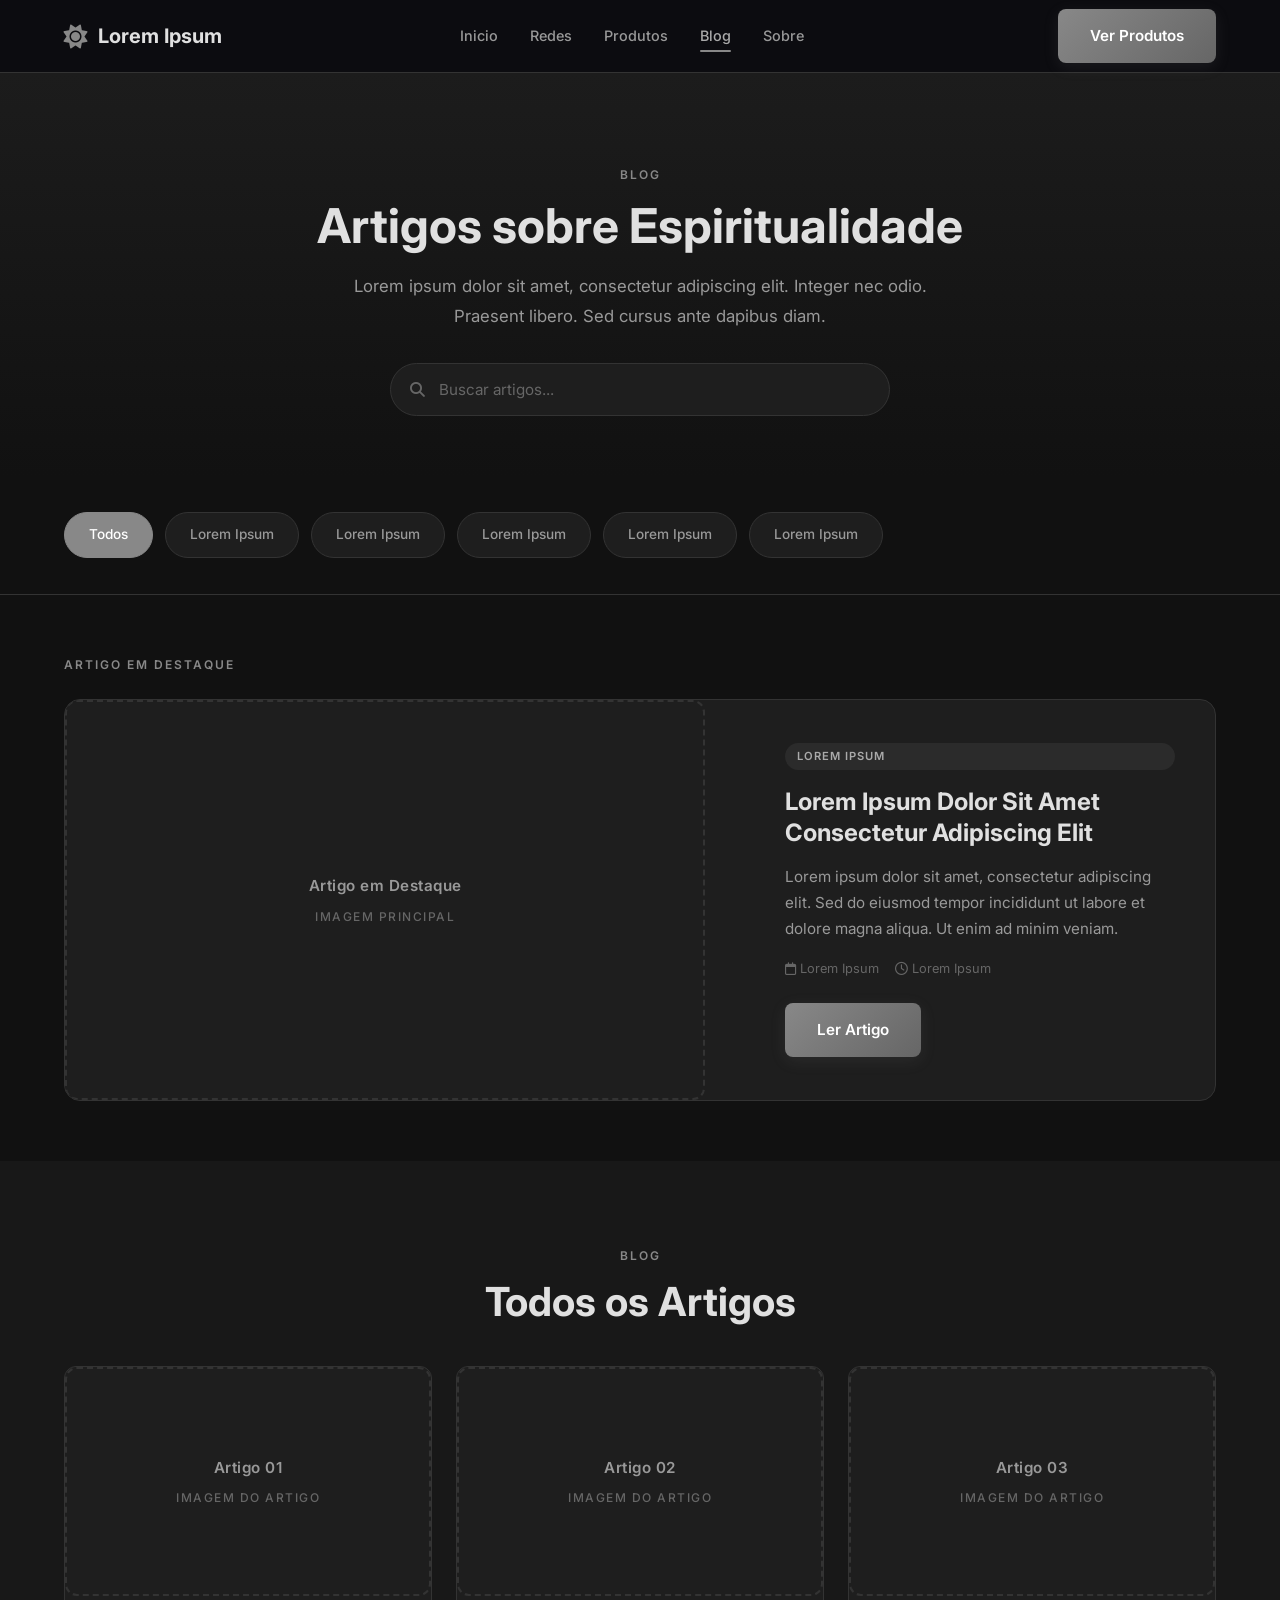
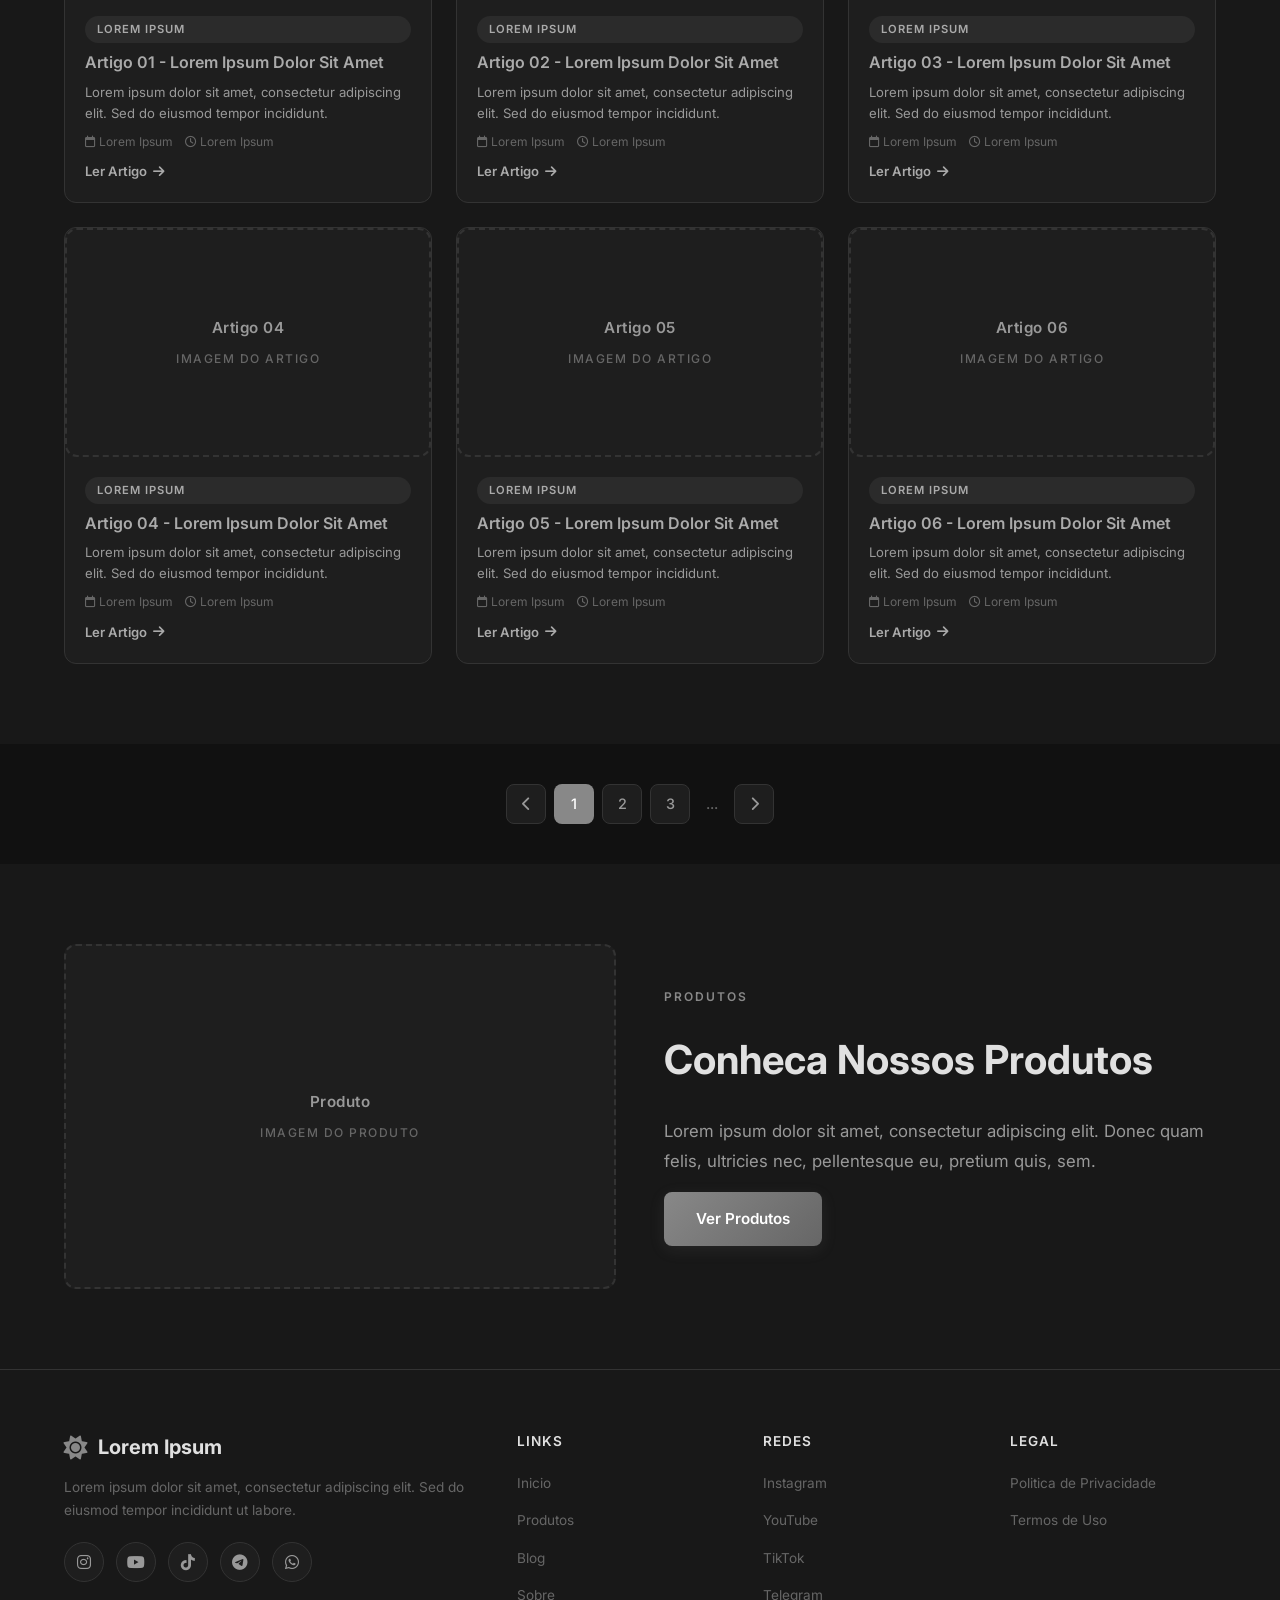
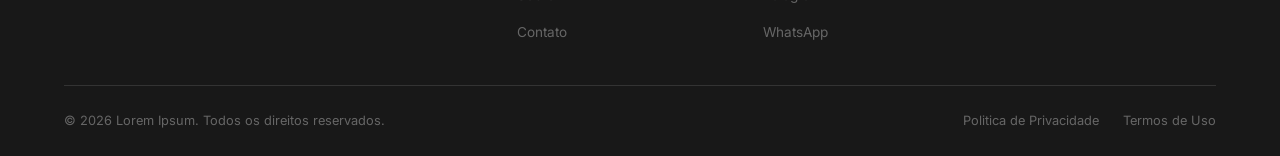
==== commit f2796905: "feat: wireframe cinza com titulos ilustrativos, Telegram, produtos numerados, CTA YouTube, artigos n" ====
--- a/blog.html
+++ b/blog.html
@@ -22,7 +22,7 @@
         <a href="blog.html" class="active">Blog</a>
         <a href="index.html#purpose">Sobre</a>
       </nav>
-      <a href="index.html#products" class="btn btn-primary header__cta">Lorem Ipsum</a>
+      <a href="index.html#products" class="btn btn-primary header__cta">Ver Produtos</a>
       <button class="hamburger" onclick="document.querySelector('.mobile-nav').classList.toggle('open')" aria-label="Menu">
         <span></span>
         <span></span>
@@ -37,17 +37,17 @@
     <a href="index.html#products">Produtos</a>
     <a href="blog.html" class="active">Blog</a>
     <a href="index.html#purpose">Sobre</a>
-    <a href="index.html#products" class="btn btn-primary">Lorem Ipsum</a>
+    <a href="index.html#products" class="btn btn-primary">Ver Produtos</a>
   </nav>
 
   <section class="blog-hero">
     <div class="container">
       <span class="section-label">Blog</span>
-      <h1 class="section-title">Lorem Ipsum Dolor Sit Amet</h1>
+      <h1 class="section-title">Artigos sobre Espiritualidade</h1>
       <p class="section-text">Lorem ipsum dolor sit amet, consectetur adipiscing elit. Integer nec odio. Praesent libero. Sed cursus ante dapibus diam.</p>
       <div class="search-box">
         <i class="fa-solid fa-magnifying-glass"></i>
-        <input type="text" placeholder="Lorem Ipsum...">
+        <input type="text" placeholder="Buscar artigos...">
       </div>
     </div>
   </section>
@@ -67,8 +67,12 @@
 
   <section class="featured-post-section">
     <div class="container">
+      <span class="section-label" style="margin-bottom: 24px; display: block;">Artigo em Destaque</span>
       <div class="featured-post">
-        <div class="featured-post__image image-placeholder" style="min-height: 400px;">IMAGEM</div>
+        <div class="featured-post__image image-placeholder" style="min-height: 400px;">
+          <span class="image-placeholder__title">Artigo em Destaque</span>
+          <span>Imagem principal</span>
+        </div>
         <div class="featured-post__content">
           <span class="tag">Lorem Ipsum</span>
           <h2 class="featured-post__title">Lorem Ipsum Dolor Sit Amet Consectetur Adipiscing Elit</h2>
@@ -77,7 +81,7 @@
             <span><i class="fa-regular fa-calendar"></i> Lorem Ipsum</span>
             <span><i class="fa-regular fa-clock"></i> Lorem Ipsum</span>
           </div>
-          <a href="post.html" class="btn btn-primary" style="align-self: flex-start; margin-top: 8px;">Lorem Ipsum</a>
+          <a href="post.html" class="btn btn-primary" style="align-self: flex-start; margin-top: 8px;">Ler Artigo</a>
         </div>
       </div>
     </div>
@@ -86,86 +90,104 @@
   <section class="posts-grid-section">
     <div class="container">
       <div style="text-align: center; margin-bottom: 20px;">
-        <span class="section-label">Lorem Ipsum</span>
-        <h2 class="section-title">Lorem Ipsum Dolor Sit Amet</h2>
+        <span class="section-label">Blog</span>
+        <h2 class="section-title">Todos os Artigos</h2>
       </div>
       <div class="posts-grid">
         <a href="post.html" class="card post-card">
-          <div class="post-card__image image-placeholder">IMAGEM</div>
-          <div class="post-card__body">
-            <span class="tag">Lorem Ipsum</span>
-            <h3 class="post-card__title">Lorem Ipsum Dolor Sit Amet</h3>
-            <p class="post-card__excerpt">Lorem ipsum dolor sit amet, consectetur adipiscing elit. Sed do eiusmod tempor incididunt.</p>
-            <div class="post-card__meta">
-              <span><i class="fa-regular fa-calendar"></i> Lorem Ipsum</span>
-              <span><i class="fa-regular fa-clock"></i> Lorem Ipsum</span>
-            </div>
-            <span class="post-card__link">Lorem Ipsum <i class="fa-solid fa-arrow-right"></i></span>
-          </div>
-        </a>
-        <a href="post.html" class="card post-card">
-          <div class="post-card__image image-placeholder">IMAGEM</div>
-          <div class="post-card__body">
-            <span class="tag">Lorem Ipsum</span>
-            <h3 class="post-card__title">Lorem Ipsum Dolor Sit Amet</h3>
-            <p class="post-card__excerpt">Lorem ipsum dolor sit amet, consectetur adipiscing elit. Sed do eiusmod tempor incididunt.</p>
-            <div class="post-card__meta">
-              <span><i class="fa-regular fa-calendar"></i> Lorem Ipsum</span>
-              <span><i class="fa-regular fa-clock"></i> Lorem Ipsum</span>
-            </div>
-            <span class="post-card__link">Lorem Ipsum <i class="fa-solid fa-arrow-right"></i></span>
-          </div>
-        </a>
-        <a href="post.html" class="card post-card">
-          <div class="post-card__image image-placeholder">IMAGEM</div>
-          <div class="post-card__body">
-            <span class="tag">Lorem Ipsum</span>
-            <h3 class="post-card__title">Lorem Ipsum Dolor Sit Amet</h3>
-            <p class="post-card__excerpt">Lorem ipsum dolor sit amet, consectetur adipiscing elit. Sed do eiusmod tempor incididunt.</p>
-            <div class="post-card__meta">
-              <span><i class="fa-regular fa-calendar"></i> Lorem Ipsum</span>
-              <span><i class="fa-regular fa-clock"></i> Lorem Ipsum</span>
-            </div>
-            <span class="post-card__link">Lorem Ipsum <i class="fa-solid fa-arrow-right"></i></span>
-          </div>
-        </a>
-        <a href="post.html" class="card post-card">
-          <div class="post-card__image image-placeholder">IMAGEM</div>
-          <div class="post-card__body">
-            <span class="tag">Lorem Ipsum</span>
-            <h3 class="post-card__title">Lorem Ipsum Dolor Sit Amet</h3>
-            <p class="post-card__excerpt">Lorem ipsum dolor sit amet, consectetur adipiscing elit. Sed do eiusmod tempor incididunt.</p>
-            <div class="post-card__meta">
-              <span><i class="fa-regular fa-calendar"></i> Lorem Ipsum</span>
-              <span><i class="fa-regular fa-clock"></i> Lorem Ipsum</span>
-            </div>
-            <span class="post-card__link">Lorem Ipsum <i class="fa-solid fa-arrow-right"></i></span>
-          </div>
-        </a>
-        <a href="post.html" class="card post-card">
-          <div class="post-card__image image-placeholder">IMAGEM</div>
-          <div class="post-card__body">
-            <span class="tag">Lorem Ipsum</span>
-            <h3 class="post-card__title">Lorem Ipsum Dolor Sit Amet</h3>
-            <p class="post-card__excerpt">Lorem ipsum dolor sit amet, consectetur adipiscing elit. Sed do eiusmod tempor incididunt.</p>
-            <div class="post-card__meta">
-              <span><i class="fa-regular fa-calendar"></i> Lorem Ipsum</span>
-              <span><i class="fa-regular fa-clock"></i> Lorem Ipsum</span>
-            </div>
-            <span class="post-card__link">Lorem Ipsum <i class="fa-solid fa-arrow-right"></i></span>
-          </div>
-        </a>
-        <a href="post.html" class="card post-card">
-          <div class="post-card__image image-placeholder">IMAGEM</div>
-          <div class="post-card__body">
-            <span class="tag">Lorem Ipsum</span>
-            <h3 class="post-card__title">Lorem Ipsum Dolor Sit Amet</h3>
-            <p class="post-card__excerpt">Lorem ipsum dolor sit amet, consectetur adipiscing elit. Sed do eiusmod tempor incididunt.</p>
-            <div class="post-card__meta">
-              <span><i class="fa-regular fa-calendar"></i> Lorem Ipsum</span>
-              <span><i class="fa-regular fa-clock"></i> Lorem Ipsum</span>
-            </div>
-            <span class="post-card__link">Lorem Ipsum <i class="fa-solid fa-arrow-right"></i></span>
+          <div class="post-card__image image-placeholder">
+            <span class="image-placeholder__title">Artigo 01</span>
+            <span>Imagem do artigo</span>
+          </div>
+          <div class="post-card__body">
+            <span class="tag">Lorem Ipsum</span>
+            <h3 class="post-card__title">Artigo 01 - Lorem Ipsum Dolor Sit Amet</h3>
+            <p class="post-card__excerpt">Lorem ipsum dolor sit amet, consectetur adipiscing elit. Sed do eiusmod tempor incididunt.</p>
+            <div class="post-card__meta">
+              <span><i class="fa-regular fa-calendar"></i> Lorem Ipsum</span>
+              <span><i class="fa-regular fa-clock"></i> Lorem Ipsum</span>
+            </div>
+            <span class="post-card__link">Ler Artigo <i class="fa-solid fa-arrow-right"></i></span>
+          </div>
+        </a>
+        <a href="post.html" class="card post-card">
+          <div class="post-card__image image-placeholder">
+            <span class="image-placeholder__title">Artigo 02</span>
+            <span>Imagem do artigo</span>
+          </div>
+          <div class="post-card__body">
+            <span class="tag">Lorem Ipsum</span>
+            <h3 class="post-card__title">Artigo 02 - Lorem Ipsum Dolor Sit Amet</h3>
+            <p class="post-card__excerpt">Lorem ipsum dolor sit amet, consectetur adipiscing elit. Sed do eiusmod tempor incididunt.</p>
+            <div class="post-card__meta">
+              <span><i class="fa-regular fa-calendar"></i> Lorem Ipsum</span>
+              <span><i class="fa-regular fa-clock"></i> Lorem Ipsum</span>
+            </div>
+            <span class="post-card__link">Ler Artigo <i class="fa-solid fa-arrow-right"></i></span>
+          </div>
+        </a>
+        <a href="post.html" class="card post-card">
+          <div class="post-card__image image-placeholder">
+            <span class="image-placeholder__title">Artigo 03</span>
+            <span>Imagem do artigo</span>
+          </div>
+          <div class="post-card__body">
+            <span class="tag">Lorem Ipsum</span>
+            <h3 class="post-card__title">Artigo 03 - Lorem Ipsum Dolor Sit Amet</h3>
+            <p class="post-card__excerpt">Lorem ipsum dolor sit amet, consectetur adipiscing elit. Sed do eiusmod tempor incididunt.</p>
+            <div class="post-card__meta">
+              <span><i class="fa-regular fa-calendar"></i> Lorem Ipsum</span>
+              <span><i class="fa-regular fa-clock"></i> Lorem Ipsum</span>
+            </div>
+            <span class="post-card__link">Ler Artigo <i class="fa-solid fa-arrow-right"></i></span>
+          </div>
+        </a>
+        <a href="post.html" class="card post-card">
+          <div class="post-card__image image-placeholder">
+            <span class="image-placeholder__title">Artigo 04</span>
+            <span>Imagem do artigo</span>
+          </div>
+          <div class="post-card__body">
+            <span class="tag">Lorem Ipsum</span>
+            <h3 class="post-card__title">Artigo 04 - Lorem Ipsum Dolor Sit Amet</h3>
+            <p class="post-card__excerpt">Lorem ipsum dolor sit amet, consectetur adipiscing elit. Sed do eiusmod tempor incididunt.</p>
+            <div class="post-card__meta">
+              <span><i class="fa-regular fa-calendar"></i> Lorem Ipsum</span>
+              <span><i class="fa-regular fa-clock"></i> Lorem Ipsum</span>
+            </div>
+            <span class="post-card__link">Ler Artigo <i class="fa-solid fa-arrow-right"></i></span>
+          </div>
+        </a>
+        <a href="post.html" class="card post-card">
+          <div class="post-card__image image-placeholder">
+            <span class="image-placeholder__title">Artigo 05</span>
+            <span>Imagem do artigo</span>
+          </div>
+          <div class="post-card__body">
+            <span class="tag">Lorem Ipsum</span>
+            <h3 class="post-card__title">Artigo 05 - Lorem Ipsum Dolor Sit Amet</h3>
+            <p class="post-card__excerpt">Lorem ipsum dolor sit amet, consectetur adipiscing elit. Sed do eiusmod tempor incididunt.</p>
+            <div class="post-card__meta">
+              <span><i class="fa-regular fa-calendar"></i> Lorem Ipsum</span>
+              <span><i class="fa-regular fa-clock"></i> Lorem Ipsum</span>
+            </div>
+            <span class="post-card__link">Ler Artigo <i class="fa-solid fa-arrow-right"></i></span>
+          </div>
+        </a>
+        <a href="post.html" class="card post-card">
+          <div class="post-card__image image-placeholder">
+            <span class="image-placeholder__title">Artigo 06</span>
+            <span>Imagem do artigo</span>
+          </div>
+          <div class="post-card__body">
+            <span class="tag">Lorem Ipsum</span>
+            <h3 class="post-card__title">Artigo 06 - Lorem Ipsum Dolor Sit Amet</h3>
+            <p class="post-card__excerpt">Lorem ipsum dolor sit amet, consectetur adipiscing elit. Sed do eiusmod tempor incididunt.</p>
+            <div class="post-card__meta">
+              <span><i class="fa-regular fa-calendar"></i> Lorem Ipsum</span>
+              <span><i class="fa-regular fa-clock"></i> Lorem Ipsum</span>
+            </div>
+            <span class="post-card__link">Ler Artigo <i class="fa-solid fa-arrow-right"></i></span>
           </div>
         </a>
       </div>
@@ -188,12 +210,15 @@
   <section class="blog-cta-section">
     <div class="container">
       <div class="blog-cta">
-        <div class="blog-cta__product image-placeholder" style="min-height: 320px;">IMAGEM</div>
+        <div class="blog-cta__product image-placeholder" style="min-height: 320px;">
+          <span class="image-placeholder__title">Produto</span>
+          <span>Imagem do produto</span>
+        </div>
         <div class="blog-cta__content">
-          <span class="section-label">Lorem Ipsum</span>
-          <h2 class="section-title">Lorem Ipsum Dolor Sit Amet</h2>
+          <span class="section-label">Produtos</span>
+          <h2 class="section-title">Conheca Nossos Produtos</h2>
           <p class="section-text">Lorem ipsum dolor sit amet, consectetur adipiscing elit. Donec quam felis, ultricies nec, pellentesque eu, pretium quis, sem.</p>
-          <a href="index.html#products" class="btn btn-primary">Lorem Ipsum</a>
+          <a href="index.html#products" class="btn btn-primary">Ver Produtos</a>
         </div>
       </div>
     </div>
@@ -212,7 +237,7 @@
             <a href="#"><i class="fa-brands fa-instagram"></i></a>
             <a href="#"><i class="fa-brands fa-youtube"></i></a>
             <a href="#"><i class="fa-brands fa-tiktok"></i></a>
-            <a href="#"><i class="fa-brands fa-spotify"></i></a>
+            <a href="#"><i class="fa-brands fa-telegram"></i></a>
             <a href="#"><i class="fa-brands fa-whatsapp"></i></a>
           </div>
         </div>
@@ -232,7 +257,7 @@
             <li><a href="#">Instagram</a></li>
             <li><a href="#">YouTube</a></li>
             <li><a href="#">TikTok</a></li>
-            <li><a href="#">Spotify</a></li>
+            <li><a href="#">Telegram</a></li>
             <li><a href="#">WhatsApp</a></li>
           </ul>
         </div>
--- a/style.css
+++ b/style.css
@@ -9,19 +9,19 @@
 }
 
 :root {
-  --bg-primary: #0a0a0f;
-  --bg-secondary: #12121a;
-  --bg-card: #1a1a25;
-  --bg-card-hover: #22222f;
-  --bg-accent: #252535;
-  --border: #2a2a3a;
-  --text-primary: #e8e8f0;
-  --text-secondary: #9999aa;
-  --text-muted: #666678;
-  --accent: #8b7cf6;
-  --accent-light: #a99bf8;
-  --accent-dark: #6c5ce7;
-  --accent-glow: rgba(139, 124, 246, 0.15);
+  --bg-primary: #111111;
+  --bg-secondary: #181818;
+  --bg-card: #1e1e1e;
+  --bg-card-hover: #282828;
+  --bg-accent: #2a2a2a;
+  --border: #333333;
+  --text-primary: #e0e0e0;
+  --text-secondary: #999999;
+  --text-muted: #666666;
+  --accent: #888888;
+  --accent-light: #aaaaaa;
+  --accent-dark: #666666;
+  --accent-glow: rgba(136, 136, 136, 0.12);
   --radius: 12px;
   --radius-sm: 8px;
   --radius-lg: 16px;
@@ -94,7 +94,7 @@
 
 .btn-primary:hover {
   transform: translateY(-2px);
-  box-shadow: 0 6px 24px rgba(139, 124, 246, 0.3);
+  box-shadow: 0 6px 24px rgba(136, 136, 136, 0.3);
   color: #fff;
 }
 
@@ -139,16 +139,26 @@
   border: 2px dashed var(--border);
   border-radius: var(--radius);
   display: flex;
+  flex-direction: column;
   align-items: center;
   justify-content: center;
-  color: var(--text-muted);
-  font-size: 0.85rem;
+  gap: 8px;
+  color: var(--text-muted);
+  font-size: 0.75rem;
   font-weight: 500;
-  letter-spacing: 1px;
+  letter-spacing: 1.5px;
   text-transform: uppercase;
   min-height: 200px;
   aspect-ratio: 16 / 10;
   width: 100%;
+}
+
+.image-placeholder__title {
+  font-size: 0.95rem;
+  font-weight: 600;
+  color: var(--text-secondary);
+  letter-spacing: 0.5px;
+  text-transform: none;
 }
 
 .image-placeholder--square {
@@ -412,7 +422,7 @@
 .social-card:hover {
   border-color: var(--accent);
   transform: translateY(-4px);
-  box-shadow: 0 8px 32px var(--accent-glow);
+  box-shadow: 0 8px 32px rgba(0, 0, 0, 0.3);
 }
 
 .social-card__icon {
@@ -551,8 +561,8 @@
 
 .carousel-controls button:hover {
   border-color: var(--accent);
-  background: var(--accent-glow);
-  color: var(--accent-light);
+  background: var(--bg-card-hover);
+  color: var(--text-primary);
 }
 
 .carousel-dots {
@@ -722,7 +732,7 @@
 
 /* ==================== CTA SECTION ==================== */
 .cta-section {
-  background: linear-gradient(135deg, var(--bg-secondary), var(--accent-glow));
+  background: linear-gradient(135deg, var(--bg-secondary), var(--bg-card));
   text-align: center;
   position: relative;
   overflow: hidden;
@@ -825,7 +835,7 @@
 
 .footer__social a:hover {
   border-color: var(--accent);
-  color: var(--accent-light);
+  color: var(--text-primary);
 }
 
 .footer__heading {
@@ -851,7 +861,7 @@
 }
 
 .footer__links a:hover {
-  color: var(--accent-light);
+  color: var(--text-primary);
 }
 
 .footer__bottom {
@@ -875,7 +885,7 @@
 }
 
 .footer__legal a:hover {
-  color: var(--accent-light);
+  color: var(--text-primary);
 }
 
 /* ==================== BLOG LISTING ==================== */
@@ -883,7 +893,7 @@
   padding-top: 160px;
   padding-bottom: 60px;
   text-align: center;
-  background: linear-gradient(180deg, var(--accent-glow) 0%, var(--bg-primary) 100%);
+  background: linear-gradient(180deg, var(--bg-card) 0%, var(--bg-primary) 100%);
 }
 
 .blog-hero .section-title {
@@ -1108,7 +1118,7 @@
 
 .pagination a:hover {
   border-color: var(--accent);
-  color: var(--accent-light);
+  color: var(--text-primary);
 }
 
 .pagination span.active {
@@ -1169,7 +1179,7 @@
 }
 
 .breadcrumb a:hover {
-  color: var(--accent-light);
+  color: var(--text-primary);
 }
 
 .breadcrumb span {
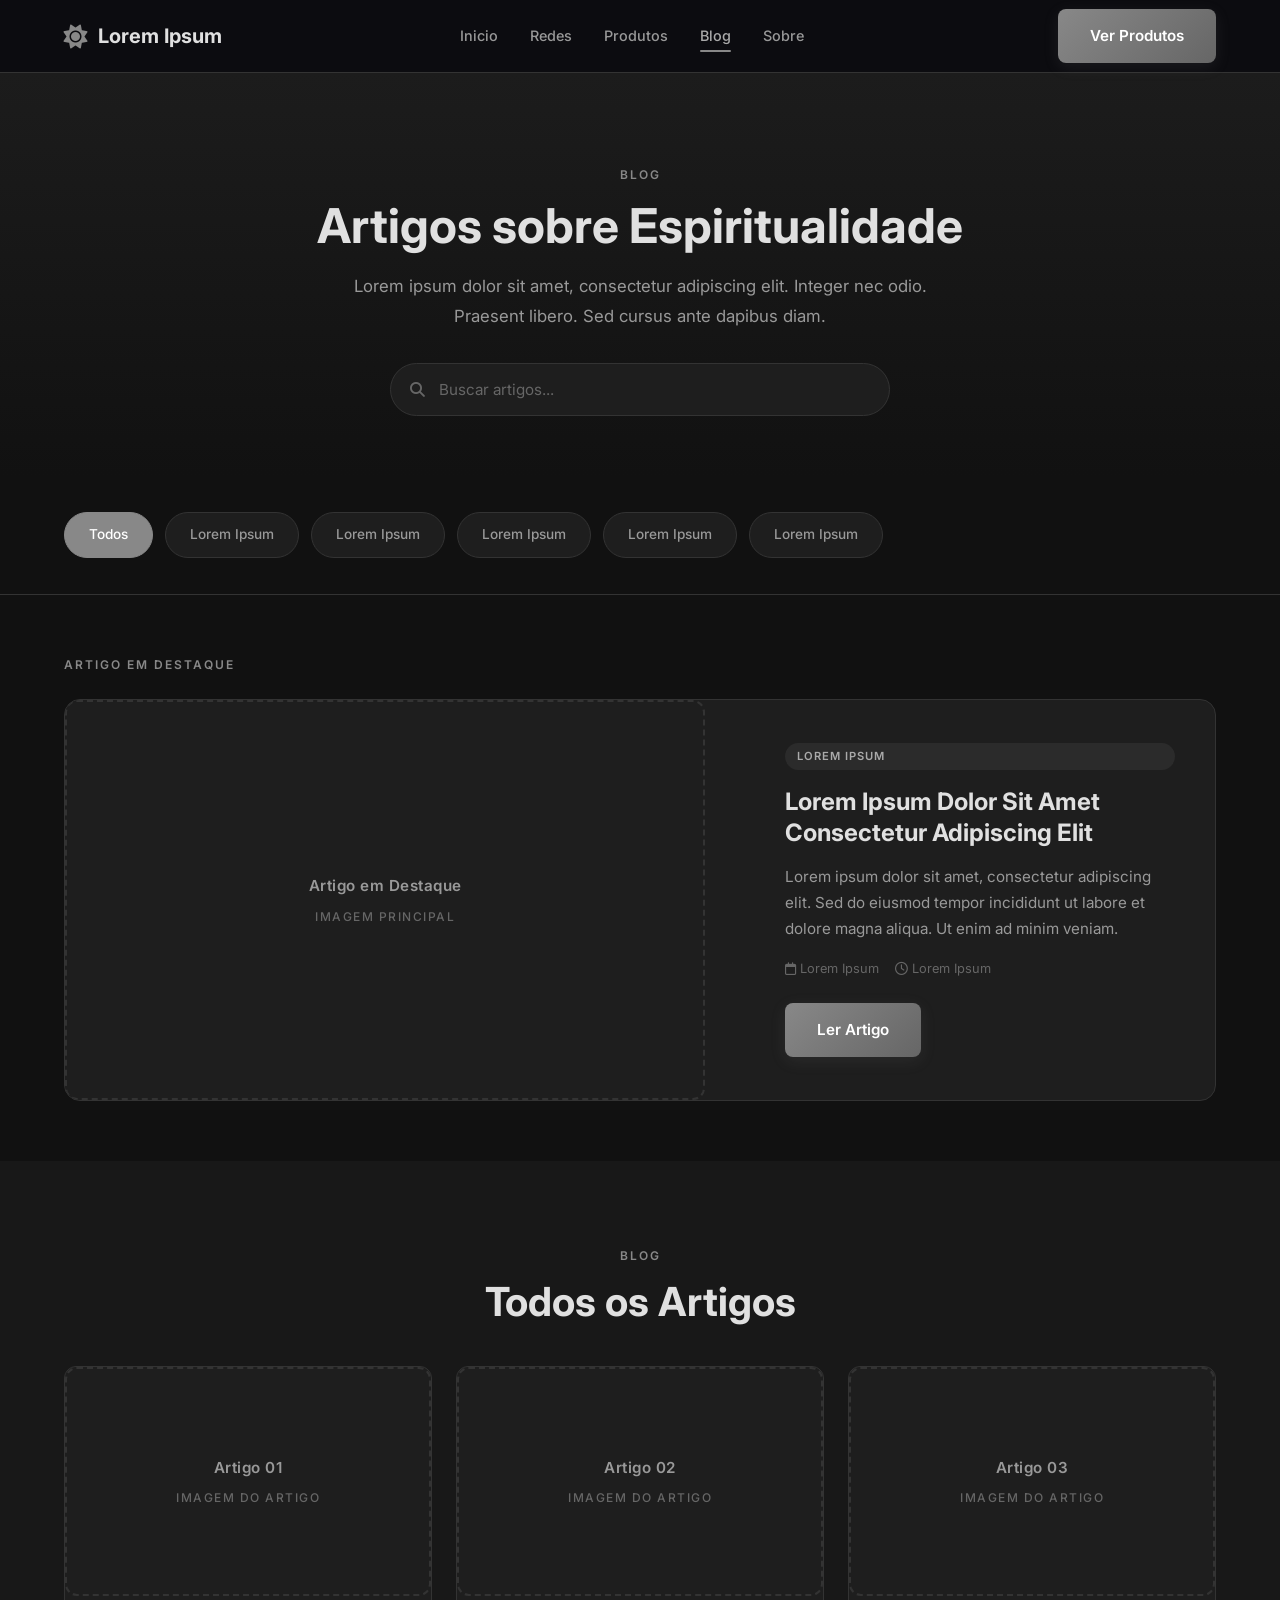
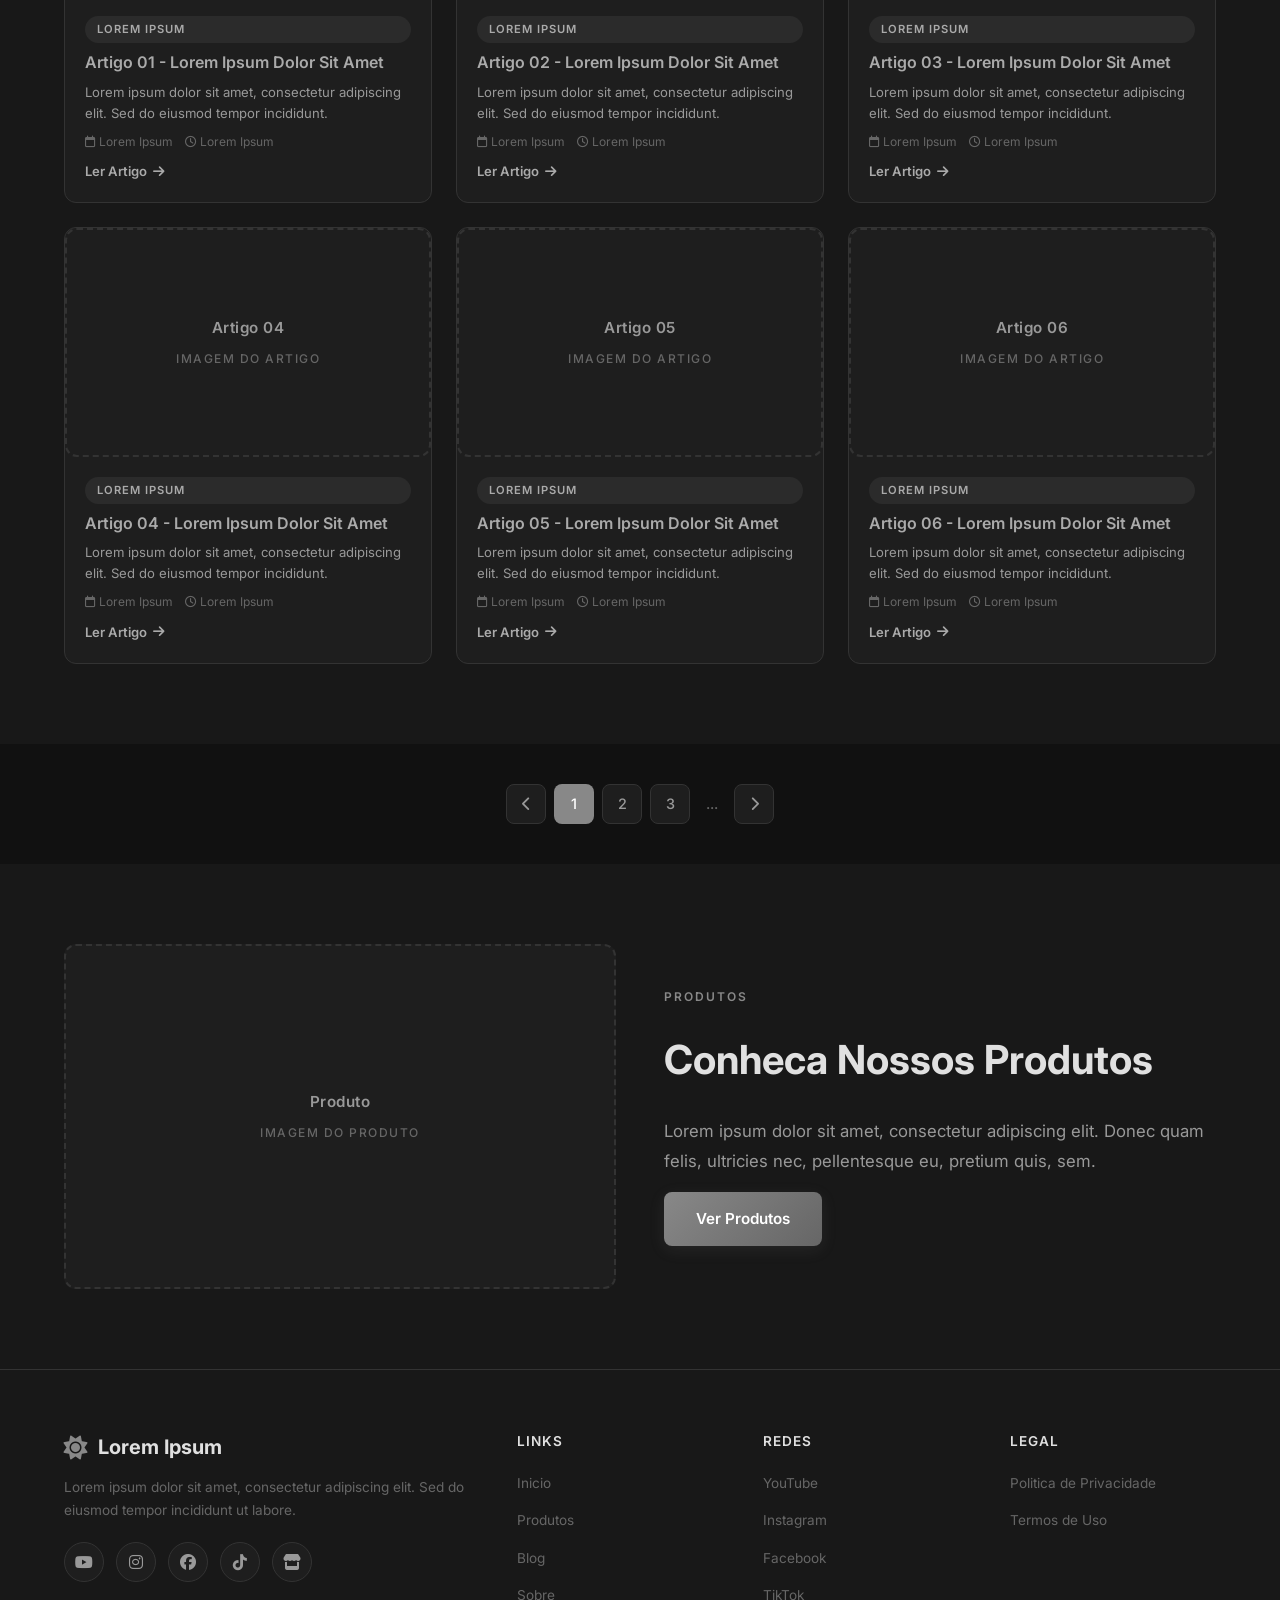
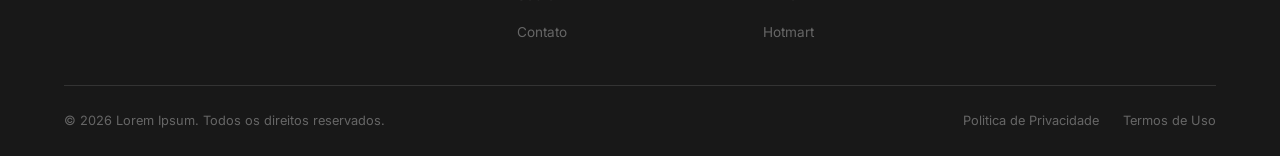
==== commit f7acf981: "feat: adaptacoes do wireframe conforme feedback do cliente - Hero transformado em carrossel com 5 sl" ====
--- a/blog.html
+++ b/blog.html
@@ -18,11 +18,11 @@
       <nav class="header__nav">
         <a href="index.html">Inicio</a>
         <a href="index.html#social">Redes</a>
-        <a href="index.html#products">Produtos</a>
+        <a href="produtos.html">Produtos</a>
         <a href="blog.html" class="active">Blog</a>
         <a href="index.html#purpose">Sobre</a>
       </nav>
-      <a href="index.html#products" class="btn btn-primary header__cta">Ver Produtos</a>
+      <a href="produtos.html" class="btn btn-primary header__cta">Ver Produtos</a>
       <button class="hamburger" onclick="document.querySelector('.mobile-nav').classList.toggle('open')" aria-label="Menu">
         <span></span>
         <span></span>
@@ -34,10 +34,10 @@
   <nav class="mobile-nav">
     <a href="index.html">Inicio</a>
     <a href="index.html#social">Redes</a>
-    <a href="index.html#products">Produtos</a>
+    <a href="produtos.html">Produtos</a>
     <a href="blog.html" class="active">Blog</a>
     <a href="index.html#purpose">Sobre</a>
-    <a href="index.html#products" class="btn btn-primary">Ver Produtos</a>
+    <a href="produtos.html" class="btn btn-primary">Ver Produtos</a>
   </nav>
 
   <section class="blog-hero">
@@ -218,7 +218,7 @@
           <span class="section-label">Produtos</span>
           <h2 class="section-title">Conheca Nossos Produtos</h2>
           <p class="section-text">Lorem ipsum dolor sit amet, consectetur adipiscing elit. Donec quam felis, ultricies nec, pellentesque eu, pretium quis, sem.</p>
-          <a href="index.html#products" class="btn btn-primary">Ver Produtos</a>
+          <a href="produtos.html" class="btn btn-primary">Ver Produtos</a>
         </div>
       </div>
     </div>
@@ -234,18 +234,18 @@
           </div>
           <p class="footer__desc">Lorem ipsum dolor sit amet, consectetur adipiscing elit. Sed do eiusmod tempor incididunt ut labore.</p>
           <div class="footer__social">
+            <a href="#"><i class="fa-brands fa-youtube"></i></a>
             <a href="#"><i class="fa-brands fa-instagram"></i></a>
-            <a href="#"><i class="fa-brands fa-youtube"></i></a>
+            <a href="#"><i class="fa-brands fa-facebook"></i></a>
             <a href="#"><i class="fa-brands fa-tiktok"></i></a>
-            <a href="#"><i class="fa-brands fa-telegram"></i></a>
-            <a href="#"><i class="fa-brands fa-whatsapp"></i></a>
+            <a href="#"><i class="fa-solid fa-store"></i></a>
           </div>
         </div>
         <div>
           <h4 class="footer__heading">Links</h4>
           <ul class="footer__links">
             <li><a href="index.html">Inicio</a></li>
-            <li><a href="index.html#products">Produtos</a></li>
+            <li><a href="produtos.html">Produtos</a></li>
             <li><a href="blog.html">Blog</a></li>
             <li><a href="index.html#purpose">Sobre</a></li>
             <li><a href="#">Contato</a></li>
@@ -254,11 +254,11 @@
         <div>
           <h4 class="footer__heading">Redes</h4>
           <ul class="footer__links">
+            <li><a href="#">YouTube</a></li>
             <li><a href="#">Instagram</a></li>
-            <li><a href="#">YouTube</a></li>
+            <li><a href="#">Facebook</a></li>
             <li><a href="#">TikTok</a></li>
-            <li><a href="#">Telegram</a></li>
-            <li><a href="#">WhatsApp</a></li>
+            <li><a href="#">Hotmart</a></li>
           </ul>
         </div>
         <div>
--- a/style.css
+++ b/style.css
@@ -1537,4 +1537,420 @@
     padding: 12px 24px;
     font-size: 0.9rem;
   }
+}
+
+/* ==================== SOCIAL CARD HIDDEN ==================== */
+.social-card--hidden {
+  display: none;
+}
+
+/* ==================== HERO CAROUSEL ==================== */
+.hero-carousel {
+  position: relative;
+  min-height: 100vh;
+  display: flex;
+  flex-direction: column;
+  justify-content: center;
+}
+
+.hero-carousel__track {
+  position: relative;
+  flex: 1;
+}
+
+.hero-carousel__slide {
+  display: none;
+  min-height: 100vh;
+  padding-top: 72px;
+  align-items: center;
+}
+
+.hero-carousel__slide.active {
+  display: block;
+}
+
+.hero-carousel__slide .container {
+  display: grid;
+  grid-template-columns: 1fr 1fr;
+  gap: 60px;
+  align-items: center;
+  min-height: calc(100vh - 72px);
+}
+
+.hero-carousel__controls {
+  position: absolute;
+  bottom: 40px;
+  left: 50%;
+  transform: translateX(-50%);
+  display: flex;
+  align-items: center;
+  gap: 16px;
+  z-index: 10;
+}
+
+.hero-carousel__prev,
+.hero-carousel__next {
+  width: 44px;
+  height: 44px;
+  border-radius: 50%;
+  border: 1px solid var(--border);
+  background: var(--bg-card);
+  color: var(--text-primary);
+  cursor: pointer;
+  transition: all var(--transition);
+  display: flex;
+  align-items: center;
+  justify-content: center;
+  font-size: 1rem;
+}
+
+.hero-carousel__prev:hover,
+.hero-carousel__next:hover {
+  border-color: var(--accent);
+  background: var(--bg-card-hover);
+}
+
+.hero-carousel__dots {
+  display: flex;
+  gap: 8px;
+}
+
+.hero-carousel__dots span {
+  width: 8px;
+  height: 8px;
+  border-radius: 50%;
+  background: var(--border);
+  cursor: pointer;
+  transition: all var(--transition);
+}
+
+.hero-carousel__dots span.active {
+  background: var(--accent);
+  width: 24px;
+  border-radius: 4px;
+}
+
+/* ==================== SOCIAL CARD LINK ==================== */
+.social-card {
+  text-decoration: none;
+}
+
+/* ==================== PRODUCTS FEED ==================== */
+.products-hero {
+  padding-top: 160px;
+  padding-bottom: 60px;
+  text-align: center;
+  background: linear-gradient(180deg, var(--bg-card) 0%, var(--bg-primary) 100%);
+}
+
+.products-categories-section {
+  padding: 32px 0;
+  border-bottom: 1px solid var(--border);
+}
+
+.products-categories-list {
+  display: flex;
+  gap: 12px;
+  overflow-x: auto;
+  scrollbar-width: none;
+  padding: 4px 0;
+  justify-content: center;
+  flex-wrap: wrap;
+}
+
+.products-categories-list::-webkit-scrollbar {
+  display: none;
+}
+
+.products-category-chip {
+  flex-shrink: 0;
+  padding: 10px 24px;
+  border-radius: 50px;
+  border: 1px solid var(--border);
+  background: var(--bg-card);
+  color: var(--text-secondary);
+  font-size: 0.85rem;
+  font-weight: 500;
+  font-family: inherit;
+  cursor: pointer;
+  transition: all var(--transition);
+}
+
+.products-category-chip:hover,
+.products-category-chip.active {
+  background: var(--accent);
+  border-color: var(--accent);
+  color: #fff;
+}
+
+.products-feed-section {
+  padding: 60px 0;
+}
+
+.products-feed {
+  display: flex;
+  flex-direction: column;
+  gap: 40px;
+  max-width: 800px;
+  margin: 0 auto;
+}
+
+.product-feed-item {
+  display: grid;
+  grid-template-columns: 220px 1fr;
+  gap: 32px;
+  background: var(--bg-card);
+  border: 1px solid var(--border);
+  border-radius: var(--radius);
+  overflow: hidden;
+  transition: all var(--transition);
+}
+
+.product-feed-item:hover {
+  border-color: var(--accent);
+  box-shadow: var(--shadow);
+}
+
+.product-feed-item__cover {
+  position: relative;
+}
+
+.product-feed-item__cover .image-placeholder {
+  min-height: 100%;
+  border-radius: 0;
+  border: none;
+  aspect-ratio: auto;
+}
+
+.product-feed-item__cover .image-placeholder {
+  height: 100%;
+  min-height: 320px;
+  aspect-ratio: auto;
+}
+
+.product-feed-item__tag {
+  position: absolute;
+  top: 12px;
+  left: 12px;
+  z-index: 2;
+}
+
+.product-feed-item__badge {
+  position: absolute;
+  bottom: 12px;
+  left: 12px;
+  padding: 4px 12px;
+  font-size: 0.7rem;
+  font-weight: 600;
+  text-transform: uppercase;
+  letter-spacing: 1px;
+  border-radius: 20px;
+  background: var(--accent);
+  color: #fff;
+  z-index: 2;
+}
+
+.product-feed-item__info {
+  padding: 24px 24px 24px 0;
+  display: flex;
+  flex-direction: column;
+  justify-content: center;
+  gap: 12px;
+}
+
+.product-feed-item__name {
+  font-size: 1.25rem;
+  font-weight: 700;
+  line-height: 1.3;
+}
+
+.product-feed-item__desc {
+  font-size: 0.9rem;
+  color: var(--text-secondary);
+  line-height: 1.7;
+}
+
+.product-feed-item__price-row {
+  display: flex;
+  align-items: center;
+  gap: 16px;
+  margin-top: 8px;
+  flex-wrap: wrap;
+}
+
+.product-feed-item__price {
+  font-size: 1.35rem;
+  font-weight: 700;
+  color: var(--accent-light);
+}
+
+.product-feed-item__price--soon {
+  font-size: 0.95rem;
+  color: var(--text-muted);
+}
+
+.product-feed-item__btn {
+  margin-top: 0;
+}
+
+.products-cta-section {
+  background: linear-gradient(135deg, var(--bg-secondary), var(--bg-card));
+  padding: 80px 0;
+}
+
+.products-cta {
+  text-align: center;
+}
+
+.products-cta .section-title {
+  margin-bottom: 16px;
+}
+
+.products-cta .cta-buttons {
+  display: flex;
+  gap: 16px;
+  justify-content: center;
+  flex-wrap: wrap;
+  margin-top: 32px;
+}
+
+/* ==================== VIDEO EMBED ==================== */
+.video-embed {
+  margin: 40px 0;
+}
+
+.video-embed__wrapper {
+  position: relative;
+  width: 100%;
+  padding-bottom: 56.25%;
+  border-radius: var(--radius);
+  overflow: hidden;
+  background: var(--bg-card);
+  border: 1px solid var(--border);
+}
+
+.video-embed__wrapper iframe {
+  position: absolute;
+  top: 0;
+  left: 0;
+  width: 100%;
+  height: 100%;
+  border: none;
+}
+
+/* ==================== AUDIO PLAYER ==================== */
+.audio-player {
+  margin: 40px 0;
+  background: var(--bg-card);
+  border: 1px solid var(--border);
+  border-radius: var(--radius);
+  padding: 24px;
+}
+
+.audio-player__header {
+  display: flex;
+  align-items: center;
+  gap: 10px;
+  margin-bottom: 16px;
+  font-size: 0.9rem;
+  font-weight: 600;
+  color: var(--text-primary);
+}
+
+.audio-player__header i {
+  color: var(--accent);
+  font-size: 1.1rem;
+}
+
+.audio-player audio {
+  width: 100%;
+  border-radius: var(--radius-sm);
+  outline: none;
+}
+
+.audio-player audio::-webkit-media-controls-panel {
+  background: var(--bg-accent);
+}
+
+.audio-player__desc {
+  font-size: 0.8rem;
+  color: var(--text-muted);
+  margin-top: 12px;
+  line-height: 1.5;
+}
+
+/* ==================== POST CONTENT EXTRAS ==================== */
+.post-content__thanks {
+  text-align: center;
+  font-style: italic;
+  color: var(--text-secondary);
+  font-size: 1.05rem;
+  margin: 40px 0 0;
+  padding: 20px 0;
+  border-top: 1px solid var(--border);
+}
+
+/* ==================== RESPONSIVE ADDITIONS ==================== */
+@media (max-width: 1024px) {
+  .hero-carousel__slide .container {
+    grid-template-columns: 1fr;
+    gap: 40px;
+    text-align: center;
+  }
+
+  .hero-carousel__controls {
+    bottom: 24px;
+  }
+
+  .product-feed-item {
+    grid-template-columns: 1fr;
+  }
+
+  .product-feed-item__cover .image-placeholder {
+    min-height: 240px;
+    height: 240px;
+    aspect-ratio: 16/10;
+  }
+
+  .product-feed-item__info {
+    padding: 24px;
+  }
+}
+
+@media (max-width: 768px) {
+  .hero-carousel__slide {
+    min-height: auto;
+    padding-top: 100px;
+    padding-bottom: 80px;
+  }
+
+  .hero-carousel__slide .container {
+    min-height: auto;
+  }
+
+  .hero-carousel {
+    min-height: auto;
+  }
+
+  .hero__image {
+    display: none;
+  }
+
+  .hero-carousel__controls {
+    bottom: 16px;
+  }
+
+  .products-categories-list {
+    justify-content: flex-start;
+  }
+
+  .product-feed-item__price-row {
+    flex-direction: column;
+    align-items: flex-start;
+    gap: 8px;
+  }
+
+  .product-feed-item__btn {
+    width: 100%;
+  }
 }
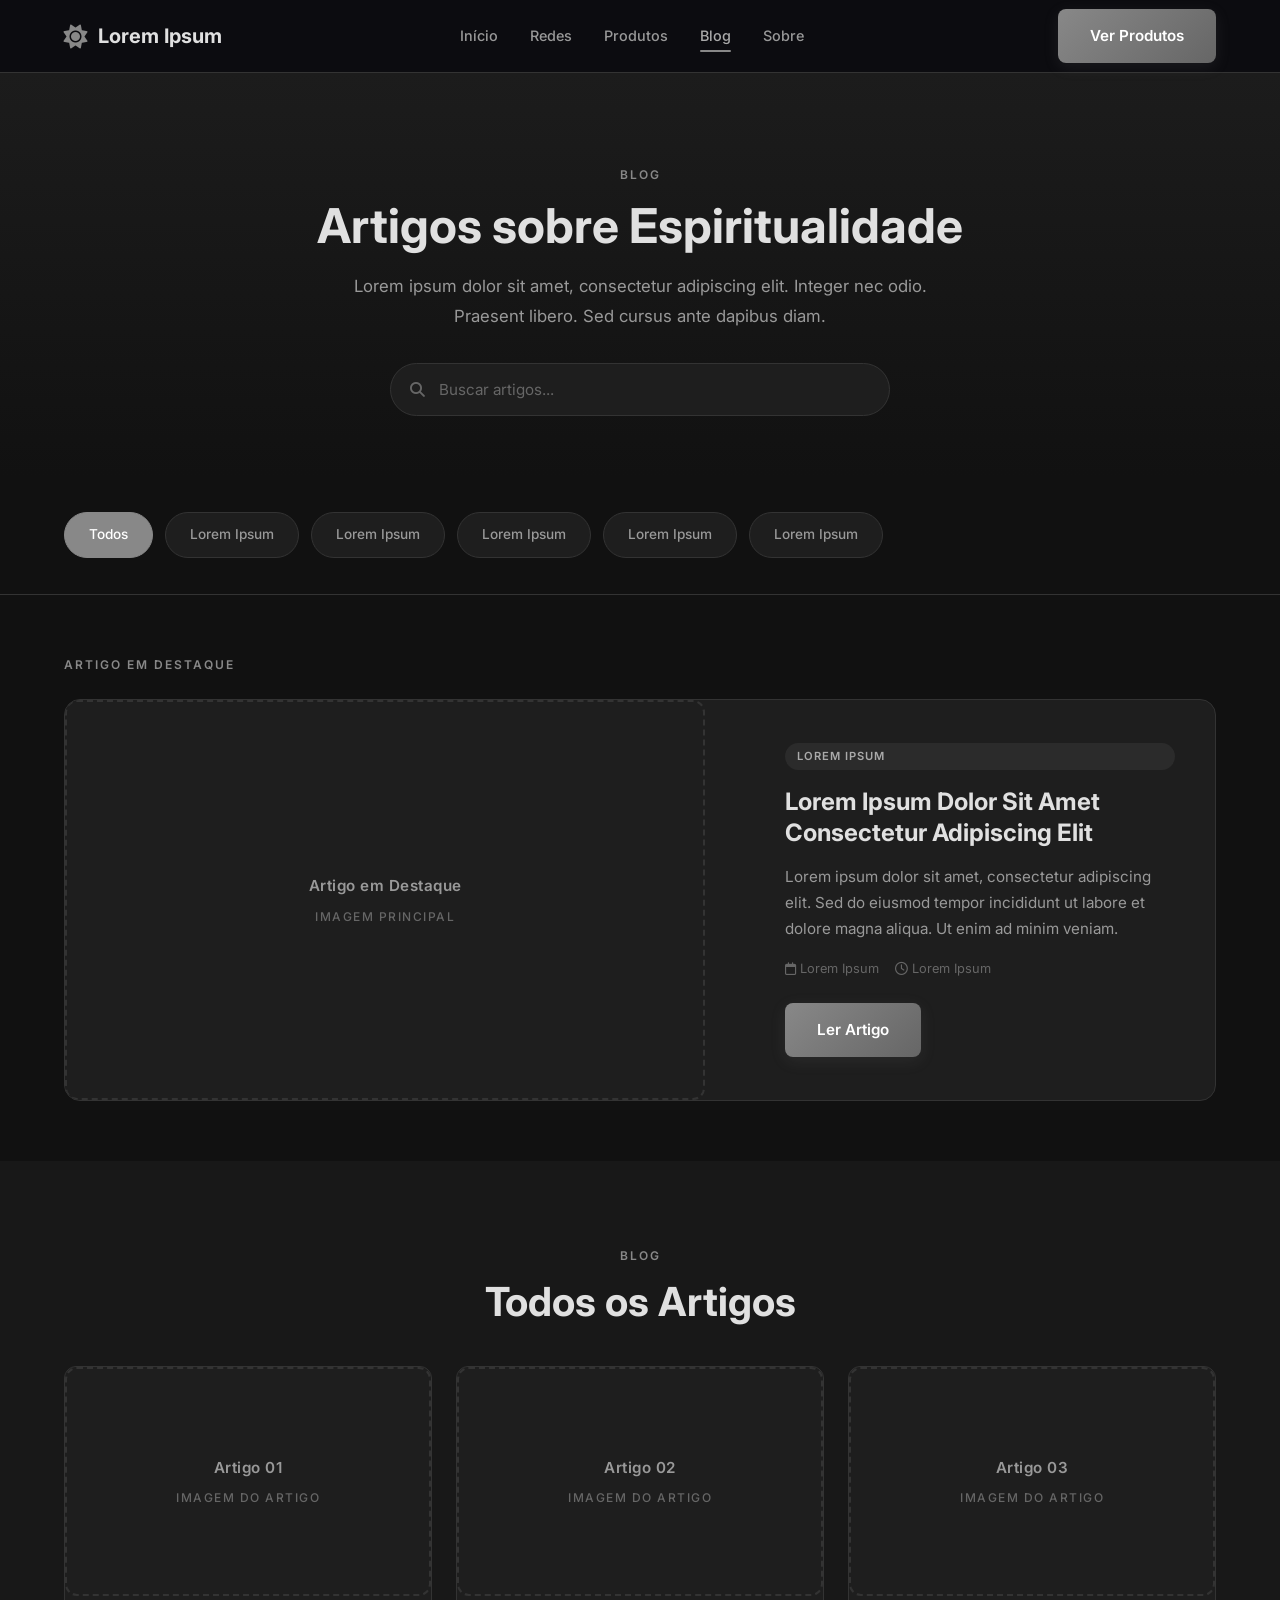
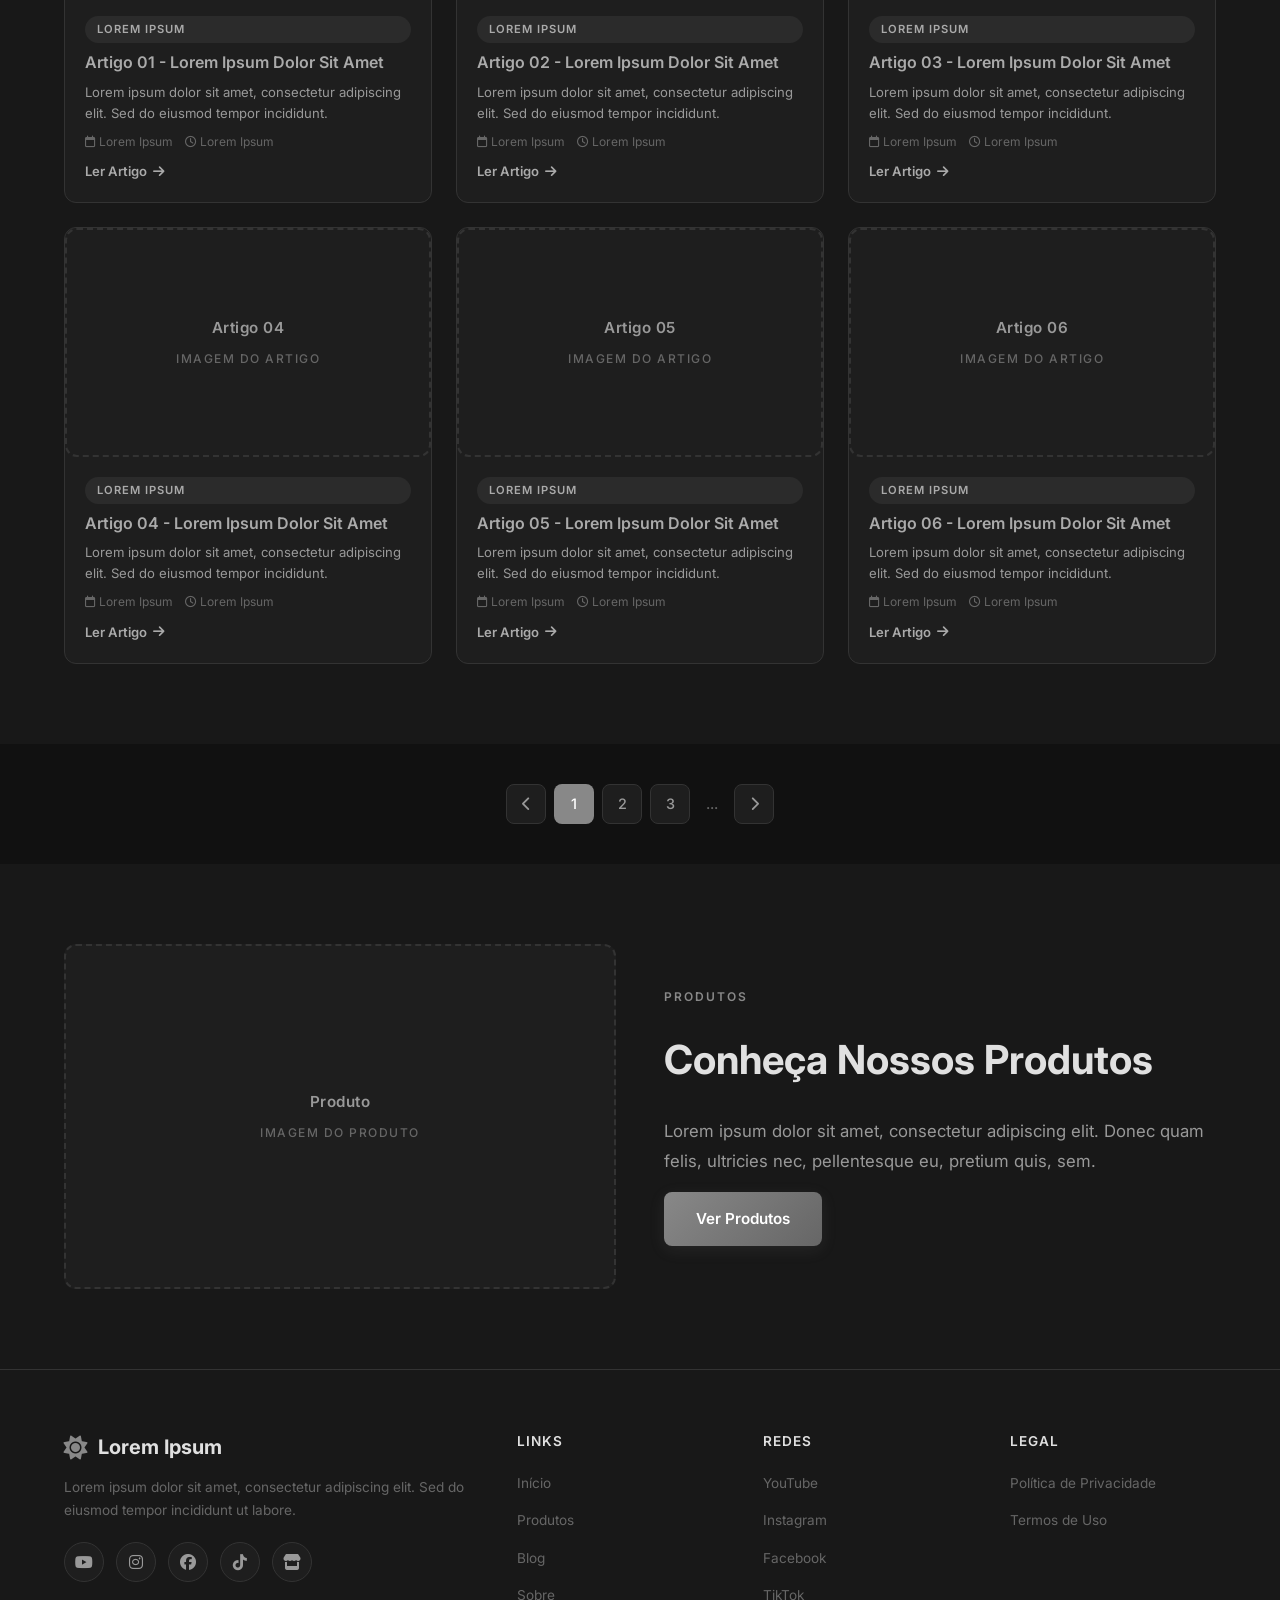
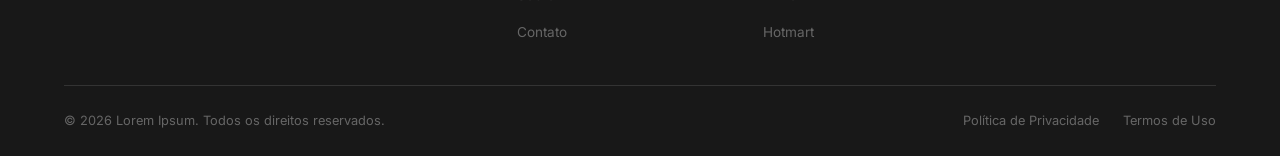
==== commit 6bdd2936: "fix: ortografia portuguesa e alinhamento do hero carrossel - Corrigidas todas as palavras sem acento" ====
--- a/blog.html
+++ b/blog.html
@@ -16,7 +16,7 @@
         Lorem Ipsum
       </a>
       <nav class="header__nav">
-        <a href="index.html">Inicio</a>
+        <a href="index.html">Início</a>
         <a href="index.html#social">Redes</a>
         <a href="produtos.html">Produtos</a>
         <a href="blog.html" class="active">Blog</a>
@@ -32,7 +32,7 @@
   </header>
 
   <nav class="mobile-nav">
-    <a href="index.html">Inicio</a>
+    <a href="index.html">Início</a>
     <a href="index.html#social">Redes</a>
     <a href="produtos.html">Produtos</a>
     <a href="blog.html" class="active">Blog</a>
@@ -216,7 +216,7 @@
         </div>
         <div class="blog-cta__content">
           <span class="section-label">Produtos</span>
-          <h2 class="section-title">Conheca Nossos Produtos</h2>
+          <h2 class="section-title">Conheça Nossos Produtos</h2>
           <p class="section-text">Lorem ipsum dolor sit amet, consectetur adipiscing elit. Donec quam felis, ultricies nec, pellentesque eu, pretium quis, sem.</p>
           <a href="produtos.html" class="btn btn-primary">Ver Produtos</a>
         </div>
@@ -244,7 +244,7 @@
         <div>
           <h4 class="footer__heading">Links</h4>
           <ul class="footer__links">
-            <li><a href="index.html">Inicio</a></li>
+            <li><a href="index.html">Início</a></li>
             <li><a href="produtos.html">Produtos</a></li>
             <li><a href="blog.html">Blog</a></li>
             <li><a href="index.html#purpose">Sobre</a></li>
@@ -264,7 +264,7 @@
         <div>
           <h4 class="footer__heading">Legal</h4>
           <ul class="footer__links">
-            <li><a href="#">Politica de Privacidade</a></li>
+            <li><a href="#">Política de Privacidade</a></li>
             <li><a href="#">Termos de Uso</a></li>
           </ul>
         </div>
@@ -272,7 +272,7 @@
       <div class="footer__bottom">
         <span>&copy; 2026 Lorem Ipsum. Todos os direitos reservados.</span>
         <div class="footer__legal">
-          <a href="#">Politica de Privacidade</a>
+          <a href="#">Política de Privacidade</a>
           <a href="#">Termos de Uso</a>
         </div>
       </div>
--- a/style.css
+++ b/style.css
@@ -1548,21 +1548,17 @@
 .hero-carousel {
   position: relative;
   min-height: 100vh;
-  display: flex;
-  flex-direction: column;
-  justify-content: center;
+  overflow: hidden;
 }
 
 .hero-carousel__track {
   position: relative;
-  flex: 1;
 }
 
 .hero-carousel__slide {
   display: none;
   min-height: 100vh;
-  padding-top: 72px;
-  align-items: center;
+  padding: 72px 0 0;
 }
 
 .hero-carousel__slide.active {
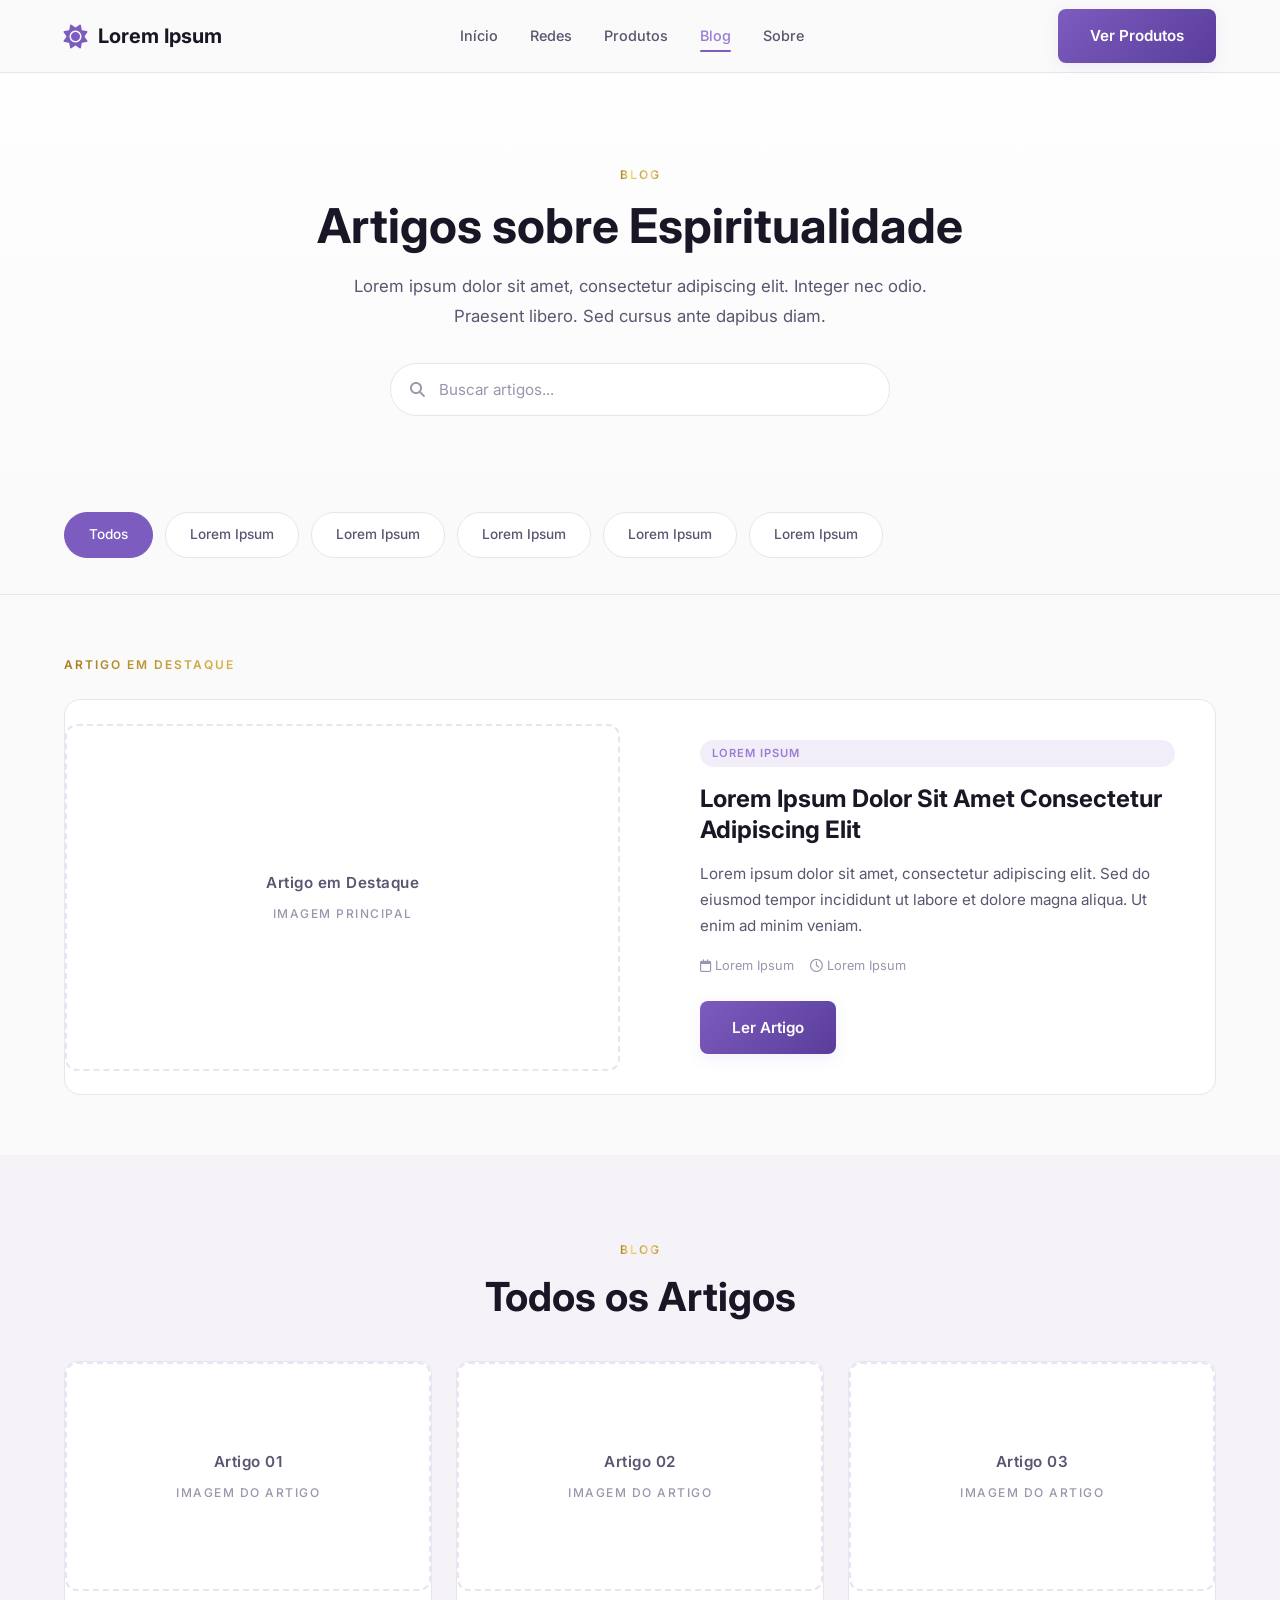
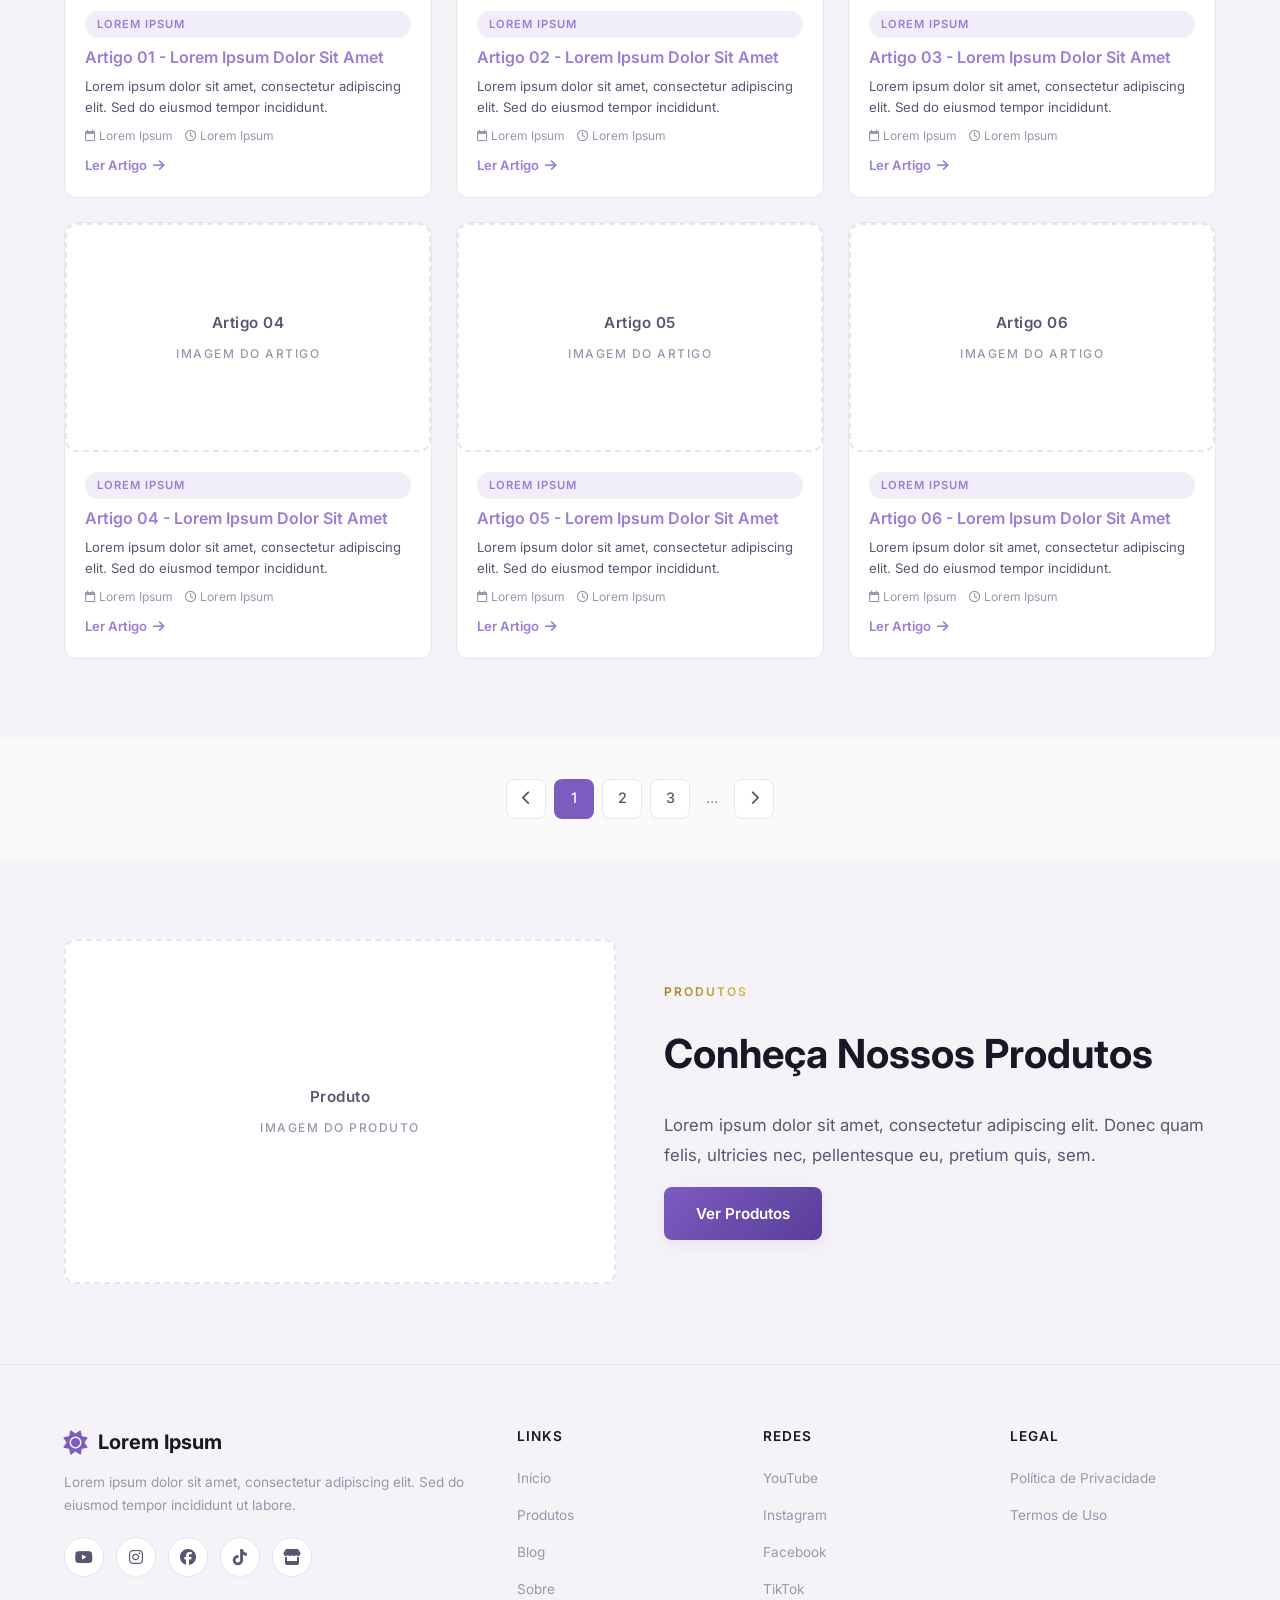
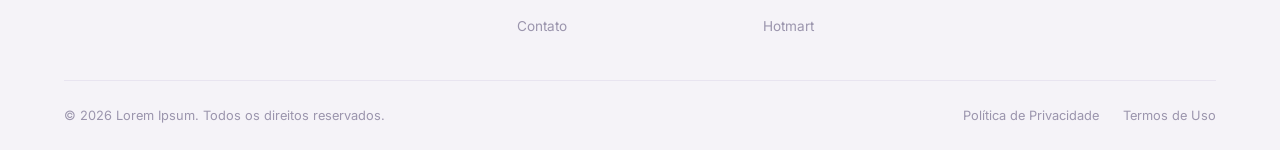
==== commit ae03ede2: "fix: checkup mobile completo em todas as páginas - content-width com padding lateral para evitar tex" ====
--- a/blog.html
+++ b/blog.html
@@ -69,7 +69,7 @@
     <div class="container">
       <span class="section-label" style="margin-bottom: 24px; display: block;">Artigo em Destaque</span>
       <div class="featured-post">
-        <div class="featured-post__image image-placeholder" style="min-height: 400px;">
+        <div class="featured-post__image image-placeholder" style="min-height: 240px;">
           <span class="image-placeholder__title">Artigo em Destaque</span>
           <span>Imagem principal</span>
         </div>
--- a/style.css
+++ b/style.css
@@ -9,23 +9,26 @@
 }
 
 :root {
-  --bg-primary: #111111;
-  --bg-secondary: #181818;
-  --bg-card: #1e1e1e;
-  --bg-card-hover: #282828;
-  --bg-accent: #2a2a2a;
-  --border: #333333;
-  --text-primary: #e0e0e0;
-  --text-secondary: #999999;
-  --text-muted: #666666;
-  --accent: #888888;
-  --accent-light: #aaaaaa;
-  --accent-dark: #666666;
-  --accent-glow: rgba(136, 136, 136, 0.12);
+  --bg-primary: #FAFAFA;
+  --bg-secondary: #F5F3F8;
+  --bg-card: #FFFFFF;
+  --bg-card-hover: #F7F5FB;
+  --bg-accent: #F0EDF7;
+  --border: #E8E4F0;
+  --text-primary: #1A1625;
+  --text-secondary: #5C5470;
+  --text-muted: #9B95AD;
+  --accent: #7C5CBF;
+  --accent-light: #9B7DD4;
+  --accent-dark: #5A3D9A;
+  --accent-glow: rgba(124, 92, 191, 0.10);
+  --gold: #C9A84C;
+  --gold-light: #E8C97A;
+  --gold-glow: rgba(201, 168, 76, 0.15);
   --radius: 12px;
   --radius-sm: 8px;
   --radius-lg: 16px;
-  --shadow: 0 4px 24px rgba(0, 0, 0, 0.3);
+  --shadow: 0 4px 24px rgba(124, 92, 191, 0.08);
   --transition: 0.3s ease;
   --max-width: 1200px;
   --content-width: 780px;
@@ -68,6 +71,7 @@
 .content-width {
   max-width: var(--content-width);
   margin: 0 auto;
+  padding: 0 24px;
 }
 
 .btn {
@@ -94,7 +98,7 @@
 
 .btn-primary:hover {
   transform: translateY(-2px);
-  box-shadow: 0 6px 24px rgba(136, 136, 136, 0.3);
+  box-shadow: 0 6px 24px rgba(124, 92, 191, 0.25);
   color: #fff;
 }
 
@@ -115,7 +119,10 @@
   font-weight: 600;
   text-transform: uppercase;
   letter-spacing: 2px;
-  color: var(--accent);
+  background: linear-gradient(90deg, #A67C20, #F5E070, #C9A84C, #F0D080, #A67C20);
+  -webkit-background-clip: text;
+  -webkit-text-fill-color: transparent;
+  background-clip: text;
   margin-bottom: 12px;
 }
 
@@ -220,7 +227,7 @@
   left: 0;
   right: 0;
   z-index: 1000;
-  background: rgba(10, 10, 15, 0.85);
+  background: rgba(250, 250, 250, 0.92);
   backdrop-filter: blur(20px);
   border-bottom: 1px solid var(--border);
   transition: all var(--transition);
@@ -333,9 +340,6 @@
 /* ==================== HERO ==================== */
 .hero {
   min-height: 100vh;
-  display: flex;
-  align-items: center;
-  padding-top: 72px;
 }
 
 .hero .container {
@@ -422,7 +426,7 @@
 .social-card:hover {
   border-color: var(--accent);
   transform: translateY(-4px);
-  box-shadow: 0 8px 32px rgba(0, 0, 0, 0.3);
+  box-shadow: 0 8px 32px rgba(0, 0, 0, 0.08);
 }
 
 .social-card__icon {
@@ -528,7 +532,10 @@
 .product-card__price {
   font-size: 1.15rem;
   font-weight: 700;
-  color: var(--accent-light);
+  background: linear-gradient(90deg, #A67C20, #F5E070, #C9A84C, #F0D080, #A67C20);
+  -webkit-background-clip: text;
+  -webkit-text-fill-color: transparent;
+  background-clip: text;
   margin-top: 4px;
 }
 
@@ -650,8 +657,8 @@
 .purpose-quote {
   margin-top: 32px;
   padding: 24px;
-  border-left: 3px solid var(--accent);
-  background: var(--accent-glow);
+  border-left: 3px solid var(--gold);
+  background: var(--gold-glow);
   border-radius: 0 var(--radius-sm) var(--radius-sm) 0;
   font-style: italic;
   color: var(--text-secondary);
@@ -1168,6 +1175,7 @@
 .breadcrumb {
   display: flex;
   align-items: center;
+  flex-wrap: wrap;
   gap: 8px;
   font-size: 0.85rem;
   color: var(--text-muted);
@@ -1254,8 +1262,8 @@
 .post-content blockquote {
   margin: 40px 0;
   padding: 28px 32px;
-  border-left: 3px solid var(--accent);
-  background: var(--accent-glow);
+  border-left: 3px solid var(--gold);
+  background: var(--gold-glow);
   border-radius: 0 var(--radius-sm) var(--radius-sm) 0;
   font-style: italic;
   color: var(--text-secondary);
@@ -1383,7 +1391,7 @@
 
 /* ==================== RESPONSIVE ==================== */
 @media (max-width: 1024px) {
-  .hero .container {
+  .hero-carousel__slide .container {
     grid-template-columns: 1fr;
     gap: 40px;
     text-align: center;
@@ -1445,10 +1453,6 @@
     display: none;
   }
 
-  .hero {
-    text-align: center;
-  }
-
   .hero__buttons {
     justify-content: center;
   }
@@ -1458,11 +1462,106 @@
   }
 
   .product-card {
-    flex: 0 0 85%;
+    flex: 0 0 80%;
   }
 
   .purpose-pillars {
     grid-template-columns: 1fr;
+  }
+
+  .blog-grid,
+  .posts-grid,
+  .related-grid {
+    grid-template-columns: repeat(2, 1fr);
+    gap: 16px;
+  }
+
+  .featured-post__content {
+    padding: 24px;
+  }
+
+  .featured-post__title {
+    font-size: 1.25rem;
+  }
+
+  .footer__grid {
+    grid-template-columns: 1fr 1fr;
+    gap: 32px;
+  }
+
+  .footer__bottom {
+    flex-direction: column;
+    gap: 16px;
+    text-align: center;
+  }
+
+  .product-cta {
+    padding: 24px;
+  }
+
+  .product-cta__buttons {
+    flex-direction: column;
+    align-items: stretch;
+  }
+
+  .post-content .dual-image {
+    grid-template-columns: 1fr;
+  }
+
+  .post-meta {
+    flex-direction: column;
+    align-items: flex-start;
+    gap: 8px;
+  }
+
+  .cta-section .cta-buttons {
+    flex-direction: column;
+    align-items: center;
+  }
+
+  .products-feed {
+    gap: 24px;
+  }
+
+  .mobile-nav a {
+    font-size: 1.1rem;
+  }
+}
+
+@media (max-width: 480px) {
+  section {
+    padding: 40px 0;
+  }
+
+  .social-grid {
+    grid-template-columns: 1fr 1fr;
+    gap: 12px;
+  }
+
+  .social-card {
+    padding: 20px 16px;
+  }
+
+  .blog-hero {
+    padding-top: 120px;
+  }
+
+  .products-hero {
+    padding-top: 120px;
+    padding-bottom: 40px;
+  }
+
+  .container {
+    padding: 0 16px;
+  }
+
+  .content-width {
+    padding: 0 16px;
+  }
+
+  .btn {
+    padding: 12px 24px;
+    font-size: 0.9rem;
   }
 
   .blog-grid,
@@ -1471,71 +1570,54 @@
     grid-template-columns: 1fr;
   }
 
-  .featured-post__content {
-    padding: 24px;
-  }
-
-  .featured-post__title {
-    font-size: 1.25rem;
-  }
-
   .footer__grid {
     grid-template-columns: 1fr;
-    gap: 32px;
-  }
-
-  .footer__bottom {
-    flex-direction: column;
+  }
+
+  .hero__title {
+    font-size: clamp(1.75rem, 8vw, 2.25rem);
+  }
+
+  .products-feed {
     gap: 16px;
-    text-align: center;
-  }
-
-  .product-cta {
-    padding: 24px;
-  }
-
-  .product-cta__buttons {
-    flex-direction: column;
-    align-items: stretch;
-  }
-
-  .post-content .dual-image {
-    grid-template-columns: 1fr;
-  }
-
-  .post-meta {
-    flex-direction: column;
-    align-items: flex-start;
-    gap: 8px;
-  }
-
-  .cta-section .cta-buttons {
-    flex-direction: column;
-    align-items: center;
-  }
-}
-
-@media (max-width: 480px) {
-  .social-grid {
-    grid-template-columns: 1fr 1fr;
+  }
+
+  .faq-question {
+    font-size: 0.9rem;
+    padding: 16px 20px;
     gap: 12px;
   }
 
-  .social-card {
-    padding: 20px 16px;
-  }
-
-  .blog-hero {
-    padding-top: 120px;
-  }
-
-  .container {
-    padding: 0 16px;
-  }
-
-  .btn {
-    padding: 12px 24px;
+  .faq-answer {
+    padding: 0 20px;
+  }
+
+  .faq-item.open .faq-answer {
+    padding: 0 20px 16px;
+  }
+
+  .post-inline-cta {
+    padding: 18px 20px;
+    gap: 16px;
+  }
+
+  .post-content blockquote {
+    padding: 18px 20px;
+  }
+
+  .category-chip,
+  .products-category-chip {
+    padding: 8px 16px;
+    font-size: 0.8rem;
+  }
+
+  .search-box input {
+    padding: 12px 20px 12px 44px;
     font-size: 0.9rem;
+  }
+
+  .purpose-quote {
+    padding: 18px 20px;
   }
 }
 
@@ -1545,10 +1627,14 @@
 }
 
 /* ==================== HERO CAROUSEL ==================== */
+.hero {
+  overflow: hidden;
+  padding-top: 72px;
+}
+
 .hero-carousel {
   position: relative;
-  min-height: 100vh;
-  overflow: hidden;
+  width: 100%;
 }
 
 .hero-carousel__track {
@@ -1557,12 +1643,12 @@
 
 .hero-carousel__slide {
   display: none;
-  min-height: 100vh;
-  padding: 72px 0 0;
+  min-height: calc(100vh - 72px);
 }
 
 .hero-carousel__slide.active {
-  display: block;
+  display: flex;
+  align-items: center;
 }
 
 .hero-carousel__slide .container {
@@ -1570,7 +1656,7 @@
   grid-template-columns: 1fr 1fr;
   gap: 60px;
   align-items: center;
-  min-height: calc(100vh - 72px);
+  width: 100%;
 }
 
 .hero-carousel__controls {
@@ -1777,7 +1863,10 @@
 .product-feed-item__price {
   font-size: 1.35rem;
   font-weight: 700;
-  color: var(--accent-light);
+  background: linear-gradient(90deg, #A67C20, #F5E070, #C9A84C, #F0D080, #A67C20);
+  -webkit-background-clip: text;
+  -webkit-text-fill-color: transparent;
+  background-clip: text;
 }
 
 .product-feed-item__price--soon {
@@ -1792,6 +1881,82 @@
 .products-cta-section {
   background: linear-gradient(135deg, var(--bg-secondary), var(--bg-card));
   padding: 80px 0;
+}
+
+/* ==================== FAQ ==================== */
+.faq-section {
+  padding: 80px 0;
+  background: var(--bg-secondary);
+}
+
+.faq-list {
+  max-width: 720px;
+  margin: 0 auto;
+  display: flex;
+  flex-direction: column;
+  gap: 12px;
+}
+
+.faq-item {
+  background: var(--bg-card);
+  border: 1px solid var(--border);
+  border-radius: var(--radius);
+  overflow: hidden;
+  transition: border-color var(--transition);
+}
+
+.faq-item.open {
+  border-color: var(--accent);
+}
+
+.faq-question {
+  width: 100%;
+  display: flex;
+  align-items: center;
+  justify-content: space-between;
+  gap: 16px;
+  padding: 20px 24px;
+  background: none;
+  border: none;
+  cursor: pointer;
+  font-family: inherit;
+  font-size: 1rem;
+  font-weight: 600;
+  color: var(--text-primary);
+  text-align: left;
+  transition: color var(--transition);
+}
+
+.faq-question:hover {
+  color: var(--accent);
+}
+
+.faq-question i {
+  flex-shrink: 0;
+  color: var(--accent);
+  transition: transform var(--transition);
+}
+
+.faq-item.open .faq-question i {
+  transform: rotate(180deg);
+}
+
+.faq-answer {
+  max-height: 0;
+  overflow: hidden;
+  transition: max-height 0.35s ease, padding var(--transition);
+  padding: 0 24px;
+}
+
+.faq-item.open .faq-answer {
+  max-height: 300px;
+  padding: 0 24px 20px;
+}
+
+.faq-answer p {
+  color: var(--text-secondary);
+  font-size: 0.95rem;
+  line-height: 1.75;
 }
 
 .products-cta {
@@ -1876,6 +2041,45 @@
 }
 
 /* ==================== POST CONTENT EXTRAS ==================== */
+.post-inline-cta {
+  display: flex;
+  align-items: center;
+  justify-content: space-between;
+  gap: 24px;
+  margin: 40px 0;
+  padding: 24px 28px;
+  background: var(--bg-accent);
+  border: 1px solid var(--border);
+  border-left: 4px solid var(--accent);
+  border-radius: var(--radius);
+  flex-wrap: wrap;
+}
+
+.post-inline-cta__text {
+  display: flex;
+  flex-direction: column;
+  gap: 4px;
+}
+
+.post-inline-cta__text strong {
+  font-size: 1.05rem;
+  color: var(--text-primary);
+}
+
+.post-inline-cta__text p {
+  font-size: 0.88rem;
+  color: var(--text-secondary);
+  margin-bottom: 0;
+  line-height: 1.5;
+}
+
+@media (max-width: 600px) {
+  .post-inline-cta {
+    flex-direction: column;
+    align-items: flex-start;
+  }
+}
+
 .post-content__thanks {
   text-align: center;
   font-style: italic;
@@ -1916,12 +2120,13 @@
 @media (max-width: 768px) {
   .hero-carousel__slide {
     min-height: auto;
-    padding-top: 100px;
-    padding-bottom: 80px;
+    padding: 48px 0 72px;
   }
 
   .hero-carousel__slide .container {
     min-height: auto;
+    gap: 32px;
+    text-align: center;
   }
 
   .hero-carousel {
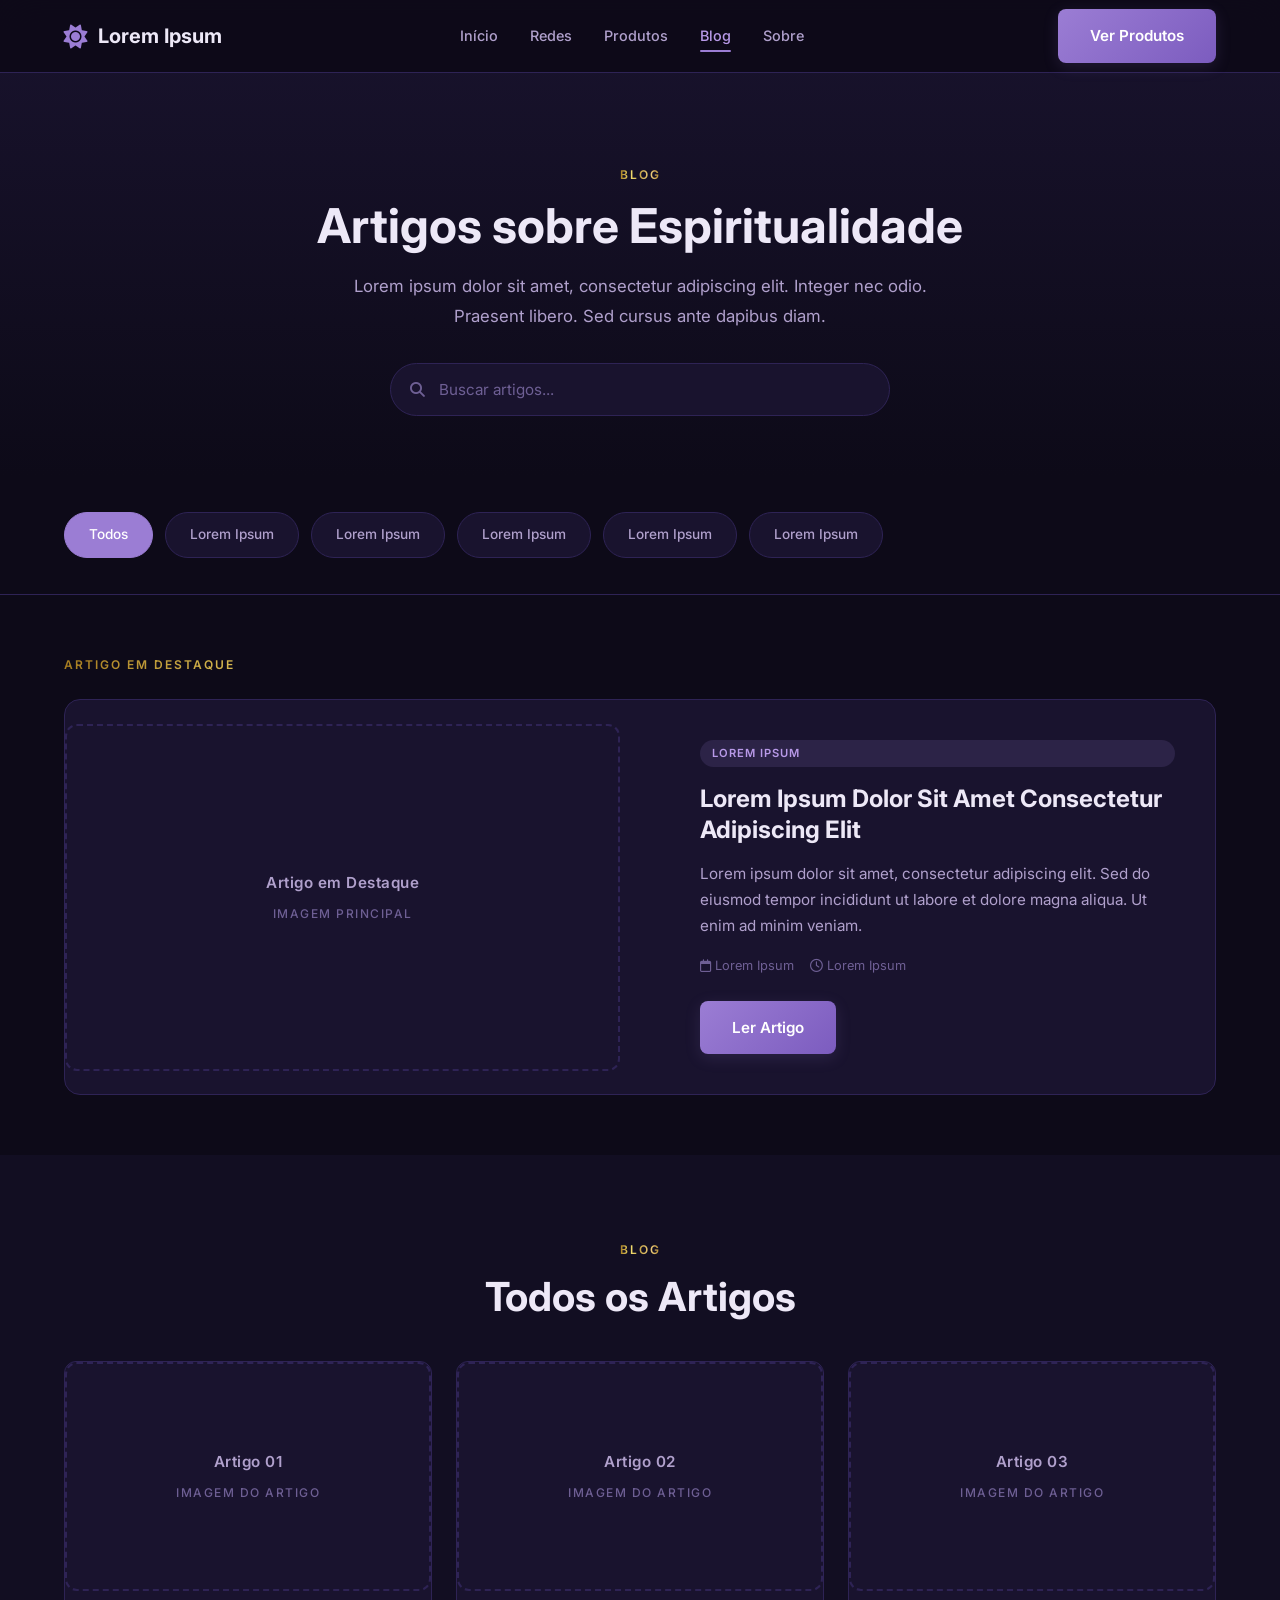
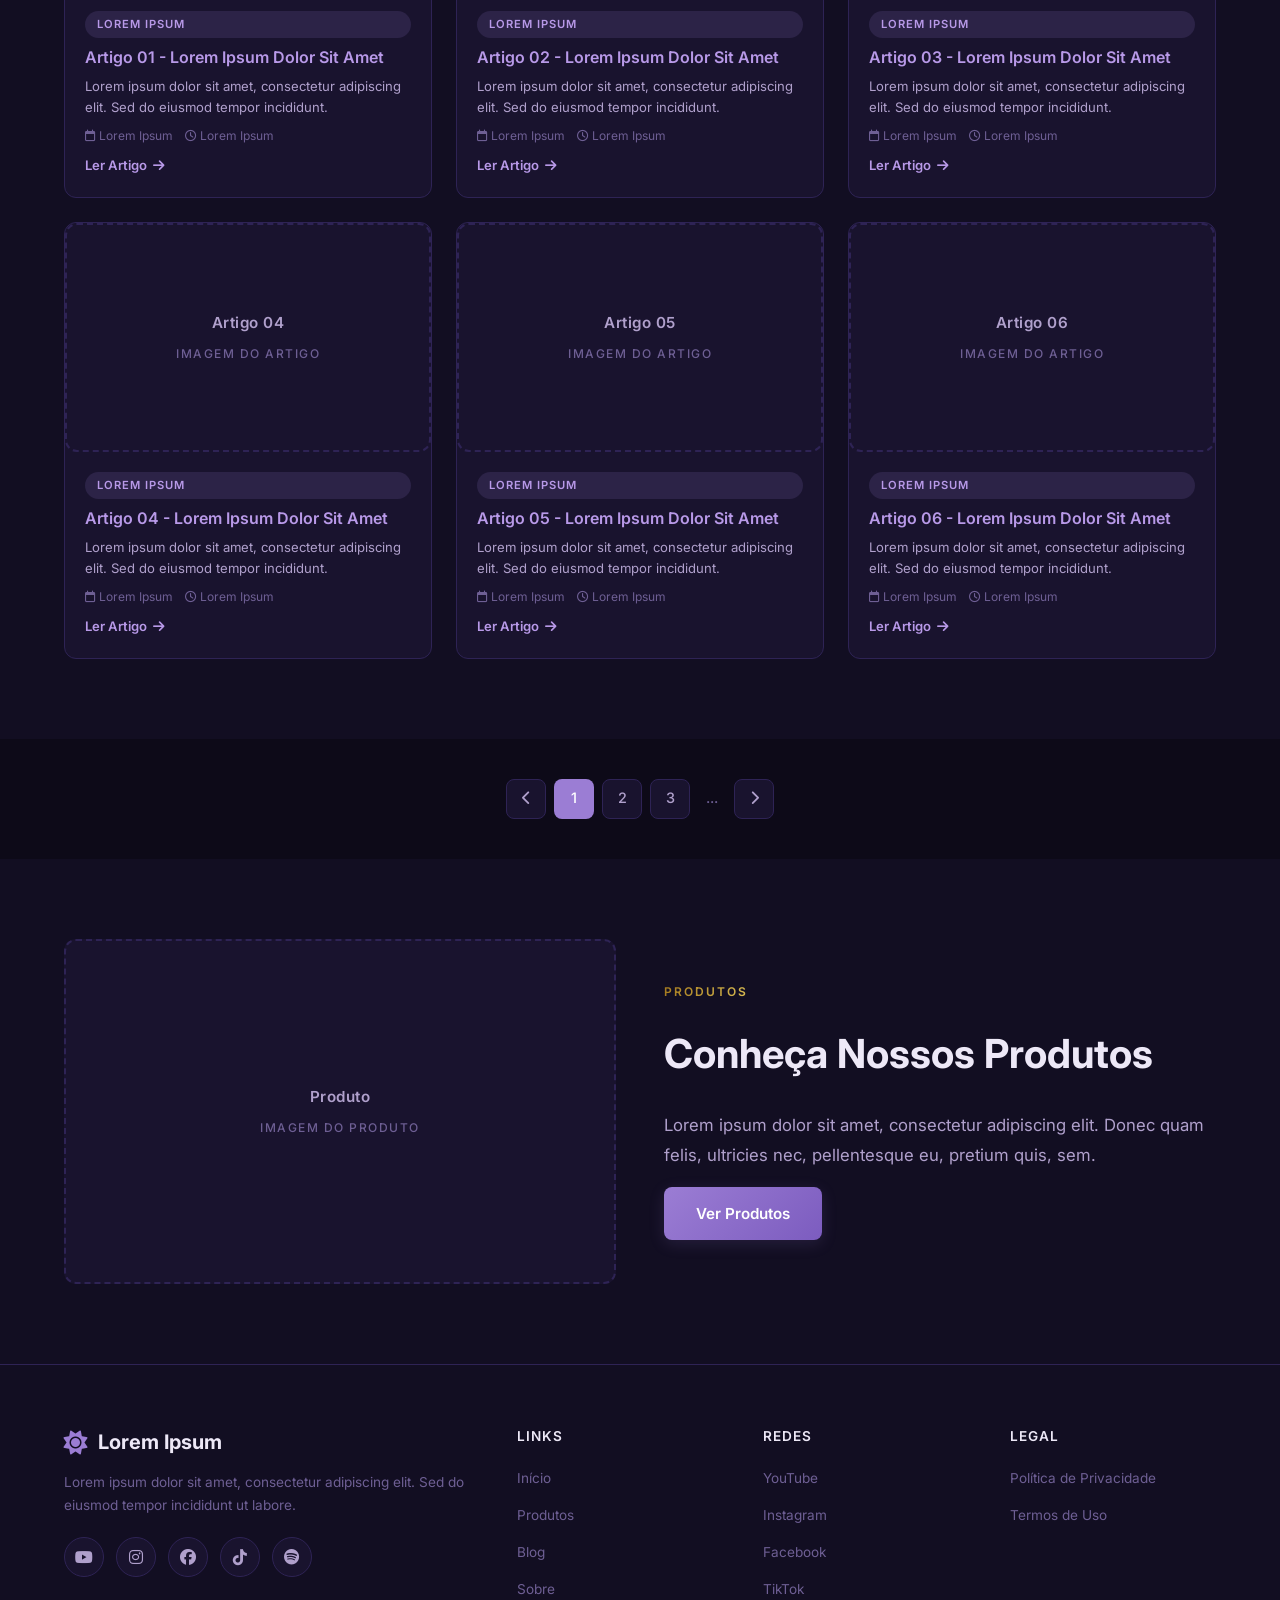
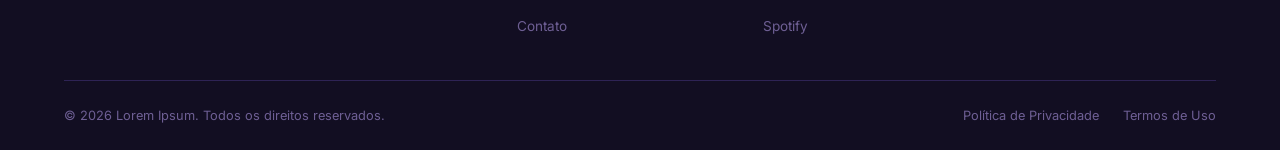
==== commit 1db6ea4e: "feat: troca Hotmart por Spotify e adiciona subcategorias em E-books" ====
--- a/blog.html
+++ b/blog.html
@@ -238,7 +238,7 @@
             <a href="#"><i class="fa-brands fa-instagram"></i></a>
             <a href="#"><i class="fa-brands fa-facebook"></i></a>
             <a href="#"><i class="fa-brands fa-tiktok"></i></a>
-            <a href="#"><i class="fa-solid fa-store"></i></a>
+            <a href="#"><i class="fa-brands fa-spotify"></i></a>
           </div>
         </div>
         <div>
@@ -258,7 +258,7 @@
             <li><a href="#">Instagram</a></li>
             <li><a href="#">Facebook</a></li>
             <li><a href="#">TikTok</a></li>
-            <li><a href="#">Hotmart</a></li>
+            <li><a href="#">Spotify</a></li>
           </ul>
         </div>
         <div>
--- a/style.css
+++ b/style.css
@@ -9,26 +9,26 @@
 }
 
 :root {
-  --bg-primary: #FAFAFA;
-  --bg-secondary: #F5F3F8;
-  --bg-card: #FFFFFF;
-  --bg-card-hover: #F7F5FB;
-  --bg-accent: #F0EDF7;
-  --border: #E8E4F0;
-  --text-primary: #1A1625;
-  --text-secondary: #5C5470;
-  --text-muted: #9B95AD;
-  --accent: #7C5CBF;
-  --accent-light: #9B7DD4;
-  --accent-dark: #5A3D9A;
-  --accent-glow: rgba(124, 92, 191, 0.10);
+  --bg-primary: #0D0A18;
+  --bg-secondary: #120E22;
+  --bg-card: #19132E;
+  --bg-card-hover: #201840;
+  --bg-accent: #2A1F55;
+  --border: #2E2355;
+  --text-primary: #EDE8F7;
+  --text-secondary: #B0A0CC;
+  --text-muted: #6E5F94;
+  --accent: #9B7DD4;
+  --accent-light: #B899E8;
+  --accent-dark: #7C5CBF;
+  --accent-glow: rgba(155, 125, 212, 0.15);
   --gold: #C9A84C;
   --gold-light: #E8C97A;
-  --gold-glow: rgba(201, 168, 76, 0.15);
+  --gold-glow: rgba(201, 168, 76, 0.18);
   --radius: 12px;
   --radius-sm: 8px;
   --radius-lg: 16px;
-  --shadow: 0 4px 24px rgba(124, 92, 191, 0.08);
+  --shadow: 0 4px 24px rgba(0, 0, 0, 0.5);
   --transition: 0.3s ease;
   --max-width: 1200px;
   --content-width: 780px;
@@ -98,7 +98,7 @@
 
 .btn-primary:hover {
   transform: translateY(-2px);
-  box-shadow: 0 6px 24px rgba(124, 92, 191, 0.25);
+  box-shadow: 0 6px 24px rgba(155, 125, 212, 0.35);
   color: #fff;
 }
 
@@ -227,7 +227,7 @@
   left: 0;
   right: 0;
   z-index: 1000;
-  background: rgba(250, 250, 250, 0.92);
+  background: rgba(13, 10, 24, 0.95);
   backdrop-filter: blur(20px);
   border-bottom: 1px solid var(--border);
   transition: all var(--transition);
@@ -426,7 +426,7 @@
 .social-card:hover {
   border-color: var(--accent);
   transform: translateY(-4px);
-  box-shadow: 0 8px 32px rgba(0, 0, 0, 0.08);
+  box-shadow: 0 8px 32px rgba(0, 0, 0, 0.45);
 }
 
 .social-card__icon {
@@ -1611,6 +1611,15 @@
     font-size: 0.8rem;
   }
 
+  .products-subcategory-chip {
+    padding: 6px 14px;
+    font-size: 0.75rem;
+  }
+
+  .products-subcategories-label {
+    font-size: 0.8rem;
+  }
+
   .search-box input {
     padding: 12px 20px 12px 44px;
     font-size: 0.9rem;
@@ -1762,6 +1771,49 @@
 .products-category-chip.active {
   background: var(--accent);
   border-color: var(--accent);
+  color: #fff;
+}
+
+.products-subcategories-list {
+  display: flex;
+  align-items: center;
+  gap: 10px;
+  justify-content: center;
+  margin-top: 16px;
+  padding: 4px 0;
+  overflow-x: auto;
+  scrollbar-width: none;
+}
+
+.products-subcategories-list::-webkit-scrollbar {
+  display: none;
+}
+
+.products-subcategories-label {
+  font-size: 0.85rem;
+  color: var(--text-muted);
+  font-weight: 500;
+  flex-shrink: 0;
+}
+
+.products-subcategory-chip {
+  flex-shrink: 0;
+  padding: 8px 20px;
+  border-radius: 50px;
+  border: 1px solid var(--border);
+  background: var(--bg-secondary);
+  color: var(--text-muted);
+  font-size: 0.8rem;
+  font-weight: 500;
+  font-family: inherit;
+  cursor: pointer;
+  transition: all var(--transition);
+}
+
+.products-subcategory-chip:hover,
+.products-subcategory-chip.active {
+  background: var(--accent-dark);
+  border-color: var(--accent-dark);
   color: #fff;
 }
 
